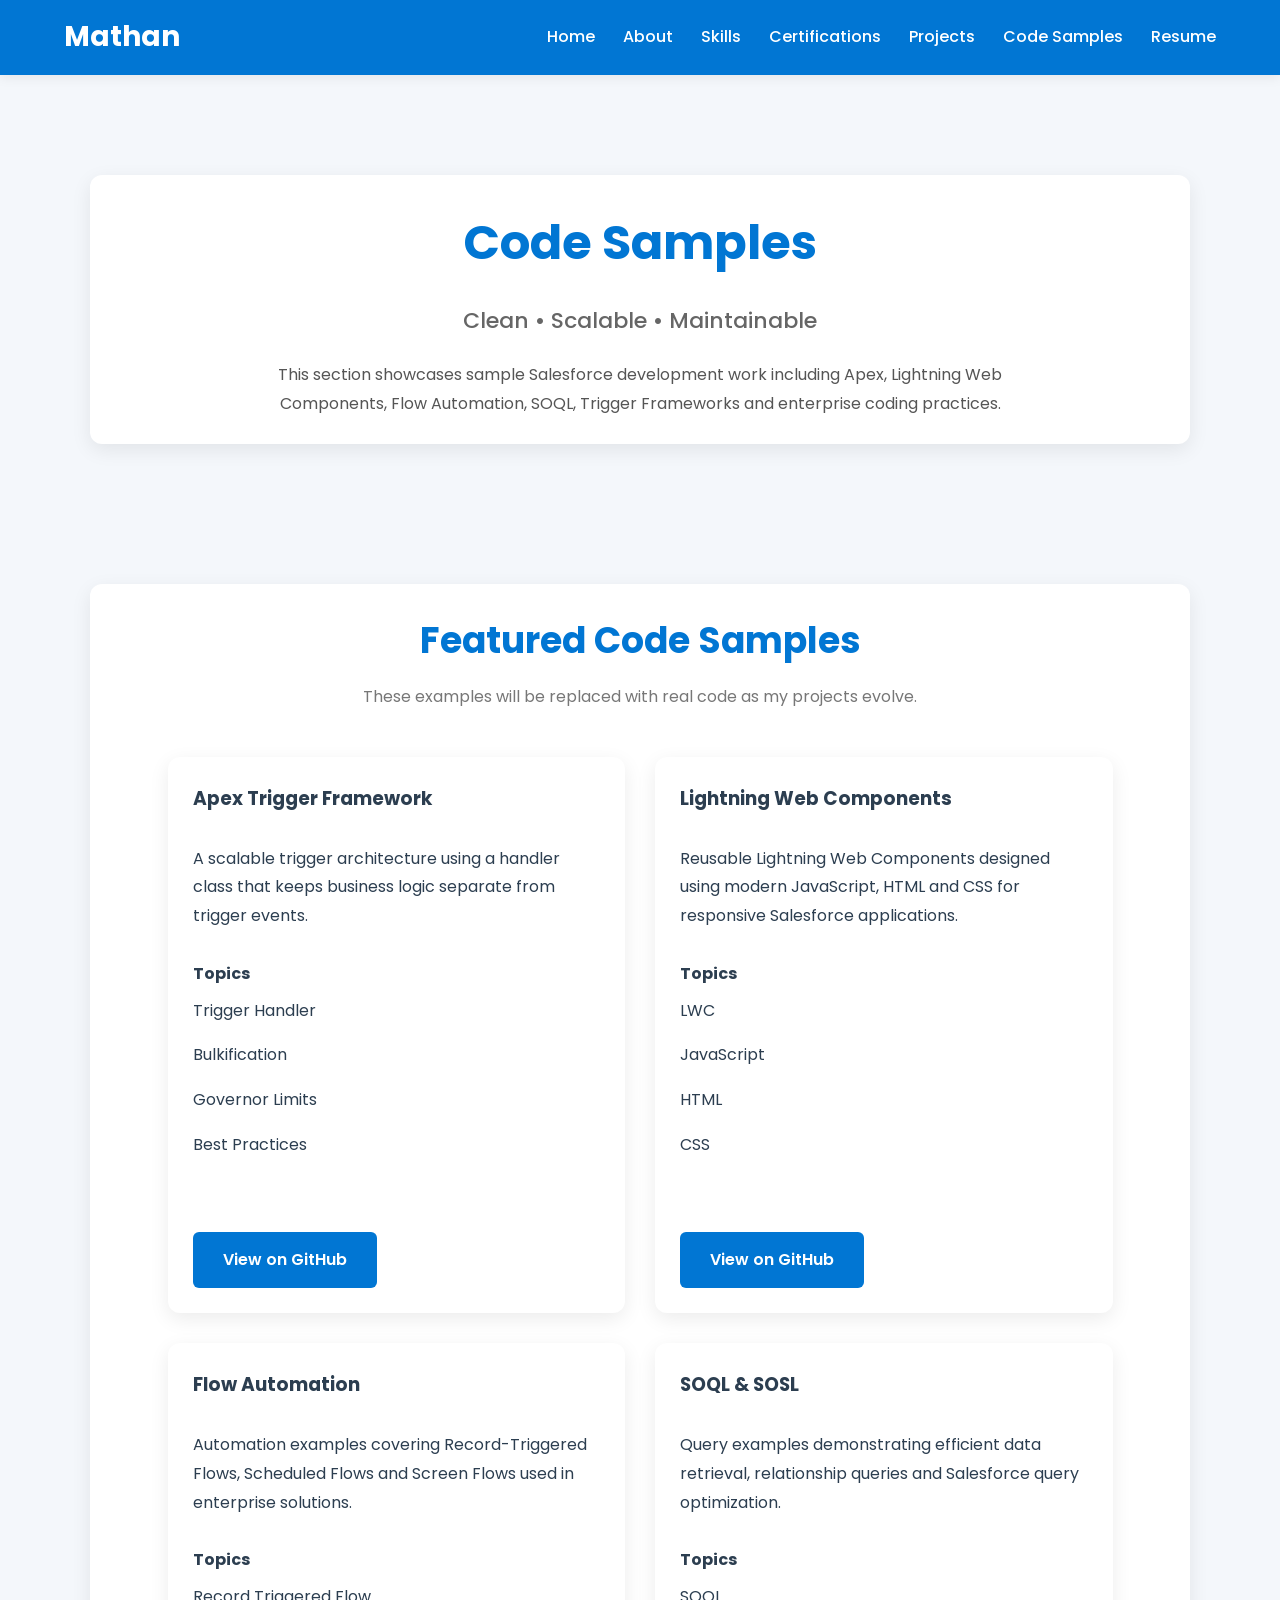
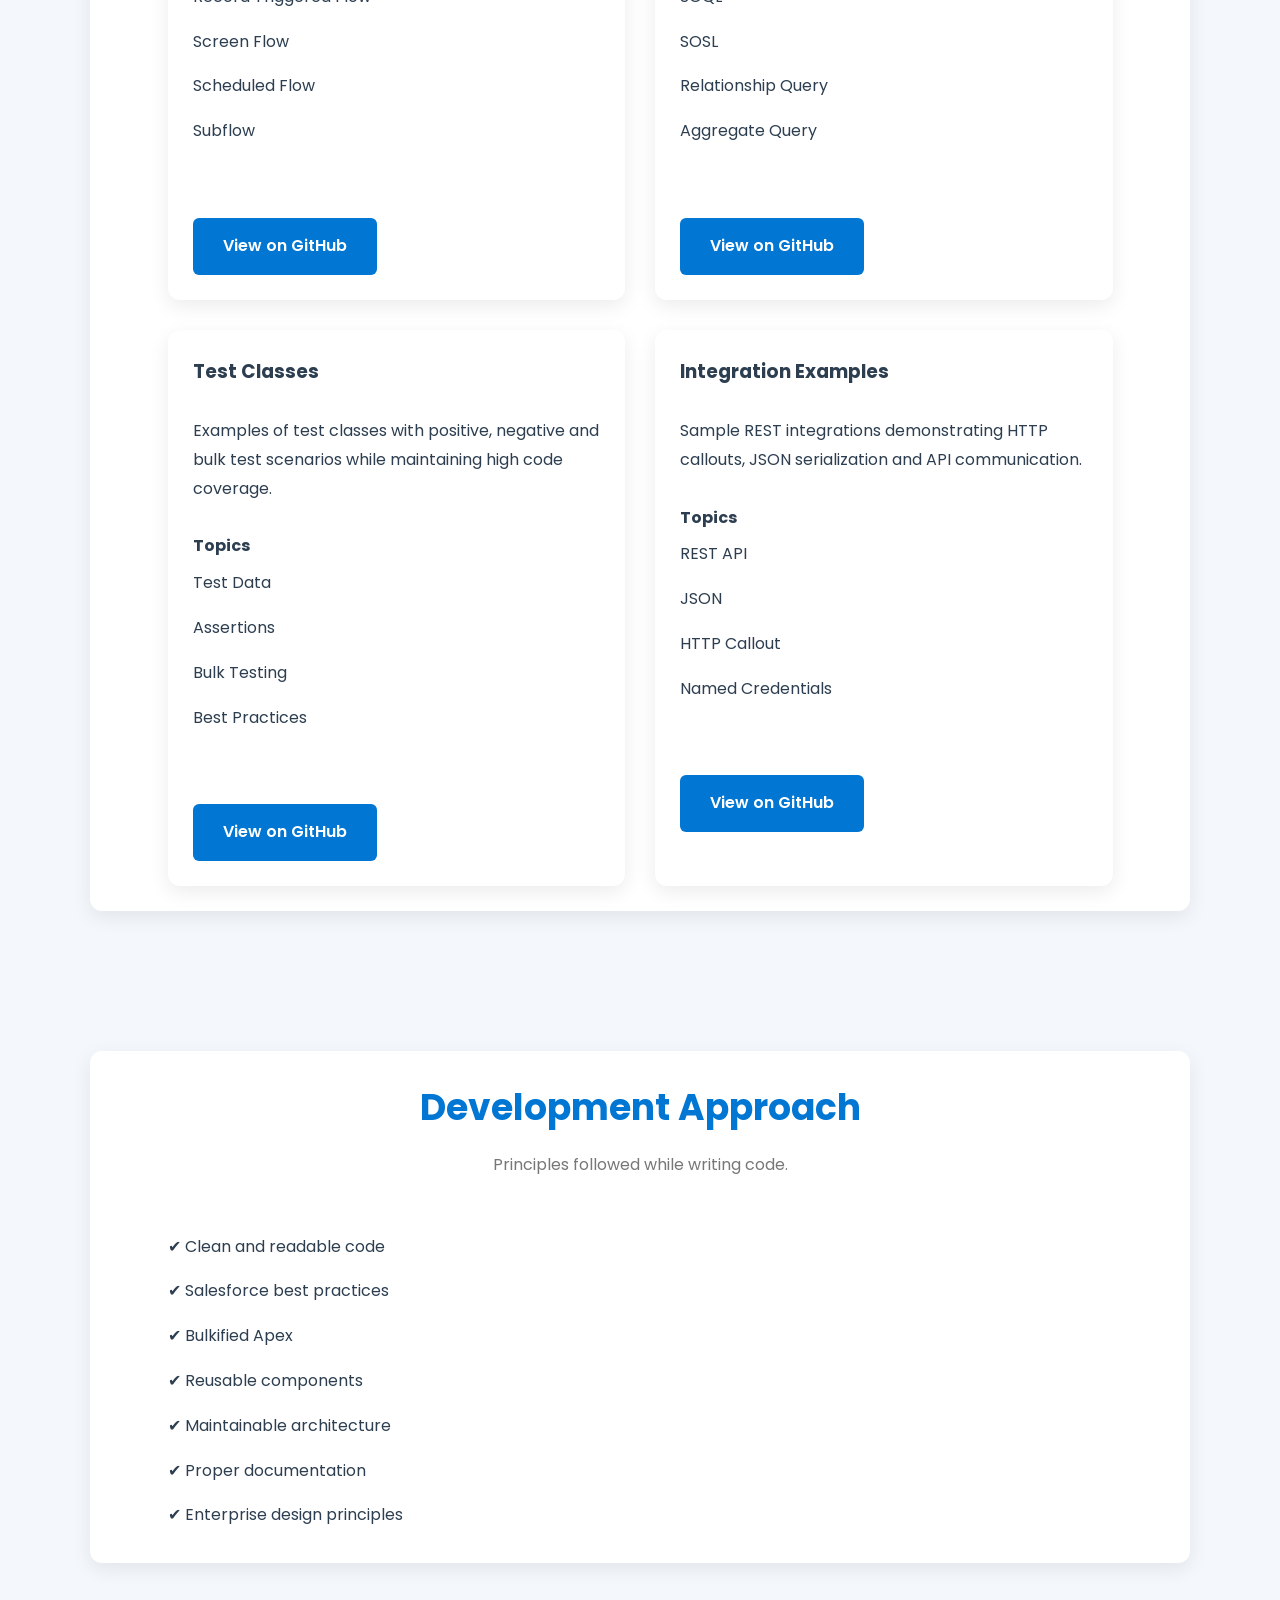
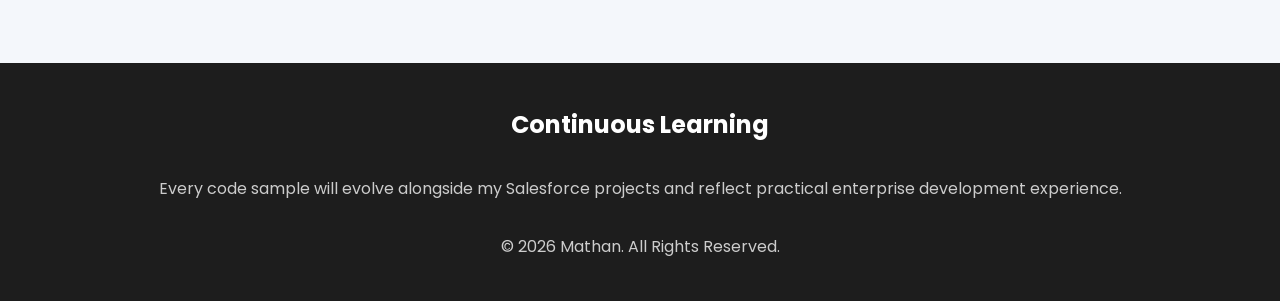
==== code-samples.html @ c5c79242 "Added changes for code sample file" ====
<!DOCTYPE html>
<!-- <html lang="en">
<head>
<meta charset="UTF-8">
<meta name="viewport" content="width=device-width, initial-scale=1.0">
<title>Code Samples — Mathan</title>
<link rel="preconnect" href="https://fonts.googleapis.com">
<link href="https://fonts.googleapis.com/css2?family=Space+Grotesk:wght@500;600;700&family=Inter:wght@400;500;600&family=JetBrains+Mono:wght@400;500&display=swap" rel="stylesheet">
<link rel="stylesheet" href="styles.css">
</head>
<body>

<header>
  <div class="nav-wrap">
    <a href="index.html" class="logo"><span class="dot"></span>Mathan</a>
    <nav>
      <ul>
        <li><a href="index.html#about">About</a></li>
        <li><a href="index.html#skills">Skills</a></li>
        <li><a href="index.html#certifications">Certifications</a></li>
        <li><a href="projects.html">Projects</a></li>
        <li><a href="code-samples.html">Code</a></li>
        <li><a href="index.html#resume">Resume</a></li>
      </ul>
    </nav>
  </div>
</header>

<section class="block" style="padding-top:64px;">
  <span class="eyebrow" style="display:block; margin-bottom:10px;">// Code Samples</span>
  <h1 style="font-size:2.2rem; margin-bottom:14px;">Code samples</h1>
  <p class="body-text" style="margin-bottom:36px;">Clean, tested implementations pulled from the projects on this site.</p>

  <!-- <div class="card">
    <div class="code-grid" style="margin-top:0;">
      <div class="code-tile"><span class="tag">// apex</span>[ADD LINK/SNIPPET: Trigger Framework]</div>
      <div class="code-tile"><span class="tag">// lwc</span>[ADD LINK/SNIPPET: Component]</div>
      <div class="code-tile"><span class="tag">// apex</span>[ADD LINK/SNIPPET: Batch/Queueable]</div>
      <div class="code-tile"><span class="tag">// test</span>[ADD LINK/SNIPPET: Test Class]</div>
    </div>
    <div class="placeholder-note">Link each tile to a GitHub Gist or repo file once ready — snippets alone read as unfinished; a link to real, working code carries more weight.</div>
  </div> --><!--

  <div class="code-grid" style="margin-top:0;">

  <a href="https://github.com/mathan-07/VPGroup_Project1/blob/main/force-app/main/default/classes/VP_OnboardingController.cls"
     target="_blank"
     class="code-tile">
    <span class="tag">// apex</span>
    VP_OnboardingController
    <br><br>
    @AuraEnabled methods for LWC data 
    loading with WITH USER_MODE security
  </a>

  <a href="https://github.com/mathan-07/VPGroup_Project1/blob/main/force-app/main/default/lwc/vpOnboardingProgressTracker/vpOnboardingProgressTracker.js"
     target="_blank"
     class="code-tile">
    <span class="tag">// lwc</span>
    vpOnboardingProgressTracker
    <br><br>
    Promise.all data loading, 
    notifyRecordUpdateAvailable, 
    data-attribute event pattern
  </a>

  <a href="https://github.com/mathan-07/VPGroup_Project1/blob/main/force-app/main/default/classes/VP_OnboardingController_Test.cls"
     target="_blank"
     class="code-tile">
    <span class="tag">// test</span>
    VP_OnboardingController_Test
    <br><br>
    6 test methods covering positive, 
    negative and edge cases
  </a>

  <div class="code-tile" 
       style="opacity:0.4;">
    <span class="tag">// flow</span>
    VP_Auto_Complete_Onboarding_Status
    <br><br>
    Record-Triggered Flow using Get Records 
    COUNT pattern — avoids Roll-Up Summary 
    transaction timing issue
  </div>

</div>
</section>

<footer>
  <div class="footer-wrap">
    <h3>Let's connect</h3>
    <p>Open to Salesforce developer roles and always glad to talk through a build. Reach me here:</p>
    <div class="footer-links">
      <a href="#">[LinkedIn — ADD LINK]</a>
      <a href="#">[Email — ADD LINK]</a>
      <a href="#">[GitHub — ADD LINK]</a>
    </div>
    <p class="copyright">© 2026 Mathan · Salesforce Portfolio</p>
  </div>
</footer>

</body>
</html> -->

<html lang="en">

<head>

    <meta charset="UTF-8">
    <meta name="viewport" content="width=device-width, initial-scale=1.0">

    <title>Code Samples | Mathan Salesforce Portfolio</title>

    <meta name="description"
        content="Salesforce Apex, LWC, Flow, Trigger Framework, SOQL and Test Class code samples.">

    <link rel="icon" href="images/favicon.png">

    <link rel="stylesheet" href="styles.css">

</head>

<body>

<!-- ================= HEADER ================= -->

<header>

<div class="container">

<nav>

<a href="index.html" class="logo">Mathan</a>

<ul>

<li><a href="index.html">Home</a></li>

<li><a href="index.html#about">About</a></li>

<li><a href="index.html#skills">Skills</a></li>

<li><a href="index.html#certifications">Certifications</a></li>

<li><a href="projects.html">Projects</a></li>

<li><a href="code-samples.html">Code Samples</a></li>

<li><a href="resume/Mathan_Resume.pdf" target="_blank">Resume</a></li>

</ul>

</nav>

</div>

</header>

<!-- ================= HERO ================= -->

<section class="hero">
<div class="card">
<div class="container">

<h1>Code Samples</h1>

<h2>Clean • Scalable • Maintainable</h2>

<p>

This section showcases sample Salesforce development work including Apex,
Lightning Web Components, Flow Automation, SOQL, Trigger Frameworks and
enterprise coding practices.

</p>

</div>
</div>
</section>

<!-- ================= CODE SAMPLE SECTION ================= -->

<section class="hero-deveAppro">
<div class="card">
<div class="container">

<div class="section-title">

<h2>Featured Code Samples</h2>

<p>
These examples will be replaced with real code as my projects evolve.
</p>

</div>

<div class="grid-2">

<!-- Card 1 -->

<div class="card">

<h3>Apex Trigger Framework</h3>

<br>

<p>

A scalable trigger architecture using a handler class that keeps business
logic separate from trigger events.

</p>

<br>

<strong>Topics</strong>

<ul class="clean-list">

<li>Trigger Handler</li>

<li>Bulkification</li>

<li>Governor Limits</li>

<li>Best Practices</li>

</ul>

<br>

<a href="#" class="btn">View on GitHub</a>

</div>

<!-- Card 2 -->

<div class="card">

<h3>Lightning Web Components</h3>

<br>

<p>

Reusable Lightning Web Components designed using modern JavaScript,
HTML and CSS for responsive Salesforce applications.

</p>

<br>

<strong>Topics</strong>

<ul class="clean-list">

<li>LWC</li>

<li>JavaScript</li>

<li>HTML</li>

<li>CSS</li>

</ul>

<br>

<a href="#" class="btn">View on GitHub</a>

</div>

<!-- Card 3 -->

<div class="card">

<h3>Flow Automation</h3>

<br>

<p>

Automation examples covering Record-Triggered Flows,
Scheduled Flows and Screen Flows used in enterprise solutions.

</p>

<br>

<strong>Topics</strong>

<ul class="clean-list">

<li>Record Triggered Flow</li>

<li>Screen Flow</li>

<li>Scheduled Flow</li>

<li>Subflow</li>

</ul>

<br>

<a href="#" class="btn">View on GitHub</a>

</div>

<!-- Card 4 -->

<div class="card">

<h3>SOQL & SOSL</h3>

<br>

<p>

Query examples demonstrating efficient data retrieval,
relationship queries and Salesforce query optimization.

</p>

<br>

<strong>Topics</strong>

<ul class="clean-list">

<li>SOQL</li>

<li>SOSL</li>

<li>Relationship Query</li>

<li>Aggregate Query</li>

</ul>

<br>

<a href="#" class="btn">View on GitHub</a>

</div>

<!-- Card 5 -->

<div class="card">

<h3>Test Classes</h3>

<br>

<p>

Examples of test classes with positive,
negative and bulk test scenarios while maintaining
high code coverage.

</p>

<br>

<strong>Topics</strong>

<ul class="clean-list">

<li>Test Data</li>

<li>Assertions</li>

<li>Bulk Testing</li>

<li>Best Practices</li>

</ul>

<br>

<a href="#" class="btn">View on GitHub</a>

</div>

<!-- Card 6 -->

<div class="card">

<h3>Integration Examples</h3>

<br>

<p>

Sample REST integrations demonstrating
HTTP callouts, JSON serialization and
API communication.

</p>

<br>

<strong>Topics</strong>

<ul class="clean-list">

<li>REST API</li>

<li>JSON</li>

<li>HTTP Callout</li>

<li>Named Credentials</li>

</ul>

<br>

<a href="#" class="btn">View on GitHub</a>

</div>

</div>

</div>

</div>
</section>

<!-- ================= DEVELOPMENT APPROACH ================= -->

<section class="hero-deveAppro">
<div class="card">
<div class="container">
<div class="section-title">

<h2>Development Approach</h2>

<p>Principles followed while writing code.</p>

</div>

<ul class="clean-list">

<li>✔ Clean and readable code</li>

<li>✔ Salesforce best practices</li>

<li>✔ Bulkified Apex</li>

<li>✔ Reusable components</li>

<li>✔ Maintainable architecture</li>

<li>✔ Proper documentation</li>

<li>✔ Enterprise design principles</li>

</ul>

</div>

</div>

</section>

<!-- ================= FOOTER ================= -->

<footer>

<div class="container">

<h2>Continuous Learning</h2>

<br>

<p>

Every code sample will evolve alongside my Salesforce
projects and reflect practical enterprise development
experience.

</p>

<br>

<p>

© 2026 Mathan. All Rights Reserved.

</p>

</div>

</footer>

</body>

</html>
---- styles.css ----
/* :root{
    --ink:#151A21;
    --slate:#5B6472;
    --cloud:#F3F5F8;
    --white:#FFFFFF;
    --primary:#0B5FFF;
    --primary-dark:#0A3FBF;
    --accent:#00B8A9;
    --line:#E3E7EE;
    --radius:14px;
    --maxw:1040px;
  }
  *{box-sizing:border-box; margin:0; padding:0;}
  html{scroll-behavior:smooth;}
  body{
    font-family:'Inter', sans-serif;
    color:var(--ink);
    background:var(--cloud);
    line-height:1.6;
  }
  h1,h2,h3{font-family:'Space Grotesk', sans-serif; font-weight:600; letter-spacing:-0.01em;}
  .mono{font-family:'JetBrains Mono', monospace;}
  a{color:inherit; text-decoration:none;}

  /* ---------- Header ---------- *//*
  header{
    position:sticky; top:0; z-index:50;
    background:rgba(21,26,33,0.96);
    backdrop-filter:blur(6px);
  }
  .nav-wrap{
    max-width:var(--maxw); margin:0 auto;
    display:flex; align-items:center; justify-content:space-between;
    padding:18px 24px;
  }
  .logo{color:var(--white); font-family:'Space Grotesk'; font-weight:700; font-size:1.05rem; display:flex; align-items:center; gap:8px;}
  .logo .dot{width:8px; height:8px; border-radius:50%; background:var(--accent); display:inline-block;}
  nav ul{list-style:none; display:flex; gap:28px;}
  nav a{
    color:#C7CDD8; font-size:0.88rem; font-weight:500;
    padding:6px 2px; border-bottom:2px solid transparent;
    transition:color .15s, border-color .15s;
  }
  nav a:hover, nav a:focus-visible{color:var(--white); border-color:var(--accent); outline:none;}
  .nav-toggle{display:none;}

  /* ---------- Hero ---------- *//*
  .hero{
    max-width:var(--maxw); margin:0 auto;
    padding:88px 24px 72px;
    display:grid; grid-template-columns:1.15fr 0.85fr; gap:40px; align-items:center;
  }
  .eyebrow{
    font-family:'JetBrains Mono'; font-size:0.78rem; color:var(--primary);
    text-transform:uppercase; letter-spacing:.08em; margin-bottom:14px; display:block;
  }
  .hero h1{font-size:2.9rem; line-height:1.08; margin-bottom:18px;}
  .hero h1 span{color:var(--primary);}
  .hero p{color:var(--slate); font-size:1.05rem; max-width:46ch; margin-bottom:30px;}
  .btn-row{display:flex; gap:14px; flex-wrap:wrap;}
  .btn{
    display:inline-flex; align-items:center; gap:8px;
    padding:13px 22px; border-radius:9px; font-weight:600; font-size:0.92rem;
    transition:transform .15s, box-shadow .15s;
  }
  .btn-primary{background:var(--primary); color:var(--white); box-shadow:0 6px 16px rgba(11,95,255,.25);}
  .btn-primary:hover{transform:translateY(-2px); box-shadow:0 10px 22px rgba(11,95,255,.32);}
  .btn-ghost{background:var(--white); color:var(--ink); border:1px solid var(--line);}
  .btn-ghost:hover{transform:translateY(-2px); border-color:var(--primary); color:var(--primary);}

  /* signature node-graph graphic *//*
  .node-graphic{width:100%; height:auto;}

  /* ---------- Section shell ---------- *//*
  section.block{max-width:var(--maxw); margin:0 auto; padding:0 24px 64px;}
  .card{
    background:var(--white); border-radius:var(--radius);
    border:1px solid var(--line);
    padding:38px 40px;
    position:relative;
  }
  .card::before{
    content:""; position:absolute; left:0; top:24px; bottom:24px; width:3px;
    background:linear-gradient(var(--primary), var(--accent)); border-radius:3px;
  }
  .card{padding-left:44px;}
  .section-label{
    font-family:'JetBrains Mono'; font-size:0.75rem; color:var(--accent);
    text-transform:uppercase; letter-spacing:.08em; display:block; margin-bottom:10px;
  }
  h2.title{font-size:1.6rem; margin-bottom:16px;}
  .body-text{color:var(--slate); max-width:70ch;}
  .body-text + .body-text{margin-top:12px;}

  /* ---------- Skills grid ---------- *//*
  .skills-grid{display:grid; grid-template-columns:repeat(3, 1fr); gap:16px; margin-top:26px;}
  .skill-card{
    background:var(--cloud); border-radius:10px; padding:20px 22px;
    border:1px solid var(--line);
  }
  .skill-card h4{font-family:'Space Grotesk'; font-size:0.95rem; margin-bottom:10px; color:var(--ink);}
  .skill-card ul{list-style:none;}
  .skill-card li{
    font-size:0.88rem; color:var(--slate); padding:4px 0 4px 16px; position:relative;
  }
  .skill-card li::before{
    content:""; position:absolute; left:0; top:12px; width:6px; height:6px;
    background:var(--primary); border-radius:1px;
  }

  /* ---------- Projects ---------- *//*
  .project-list{display:grid; gap:16px; margin-top:24px;}
  .project-card{
    background:var(--cloud); border:1px solid var(--line); border-radius:10px;
    padding:22px 24px; display:flex; justify-content:space-between; align-items:flex-start; gap:20px;
    flex-wrap:wrap;
  }
  .project-card h4{font-family:'Space Grotesk'; font-size:1.02rem; margin-bottom:6px;}
  .project-card p{font-size:0.9rem; color:var(--slate); max-width:56ch;}
  .status-tag{
    font-family:'JetBrains Mono'; font-size:0.72rem; padding:5px 10px; border-radius:20px;
    background:rgba(11,95,255,0.1); color:var(--primary-dark); white-space:nowrap; height:fit-content;
  }
  .placeholder-note{
    font-family:'JetBrains Mono'; font-size:0.8rem; color:#9AA2AF;
    border:1px dashed var(--line); border-radius:8px; padding:14px 16px; margin-top:20px;
  }

  /* ---------- Certifications timeline ---------- *//*
  .cert-track{margin-top:24px; display:grid; gap:0;}
  .cert-item{
    display:grid; grid-template-columns:120px 1fr; gap:20px;
    padding:16px 0; border-bottom:1px solid var(--line);
  }
  .cert-item:last-child{border-bottom:none;}
  .cert-status{font-family:'JetBrains Mono'; font-size:0.75rem; color:var(--slate);}
  .cert-status.in-progress{color:var(--primary);}
  .cert-name{font-weight:600; font-size:0.95rem;}

  /* ---------- Code samples ---------- *//*
  .code-grid{display:grid; grid-template-columns:repeat(2,1fr); gap:14px; margin-top:24px;}
  .code-tile{
    background:var(--ink); color:#D7E3F4; border-radius:10px; padding:18px 20px;
    font-family:'JetBrains Mono'; font-size:0.82rem;
  }
  .code-tile .tag{color:var(--accent); display:block; margin-bottom:6px;}

  /* ---------- Resume ---------- *//*
  .resume-box{display:flex; align-items:center; justify-content:space-between; gap:20px; flex-wrap:wrap; margin-top:22px;}

  /* ---------- Footer ---------- *//*
  footer{background:var(--ink); color:#C7CDD8; margin-top:40px;}
  .footer-wrap{max-width:var(--maxw); margin:0 auto; padding:56px 24px 40px; text-align:center;}
  footer h3{color:var(--white); margin-bottom:14px;}
  footer p{color:#9AA2AF; max-width:56ch; margin:0 auto 22px; font-size:0.92rem;}
  .footer-links{display:flex; justify-content:center; gap:24px; margin-bottom:28px; flex-wrap:wrap;}
  .footer-links a{
    font-family:'JetBrains Mono'; font-size:0.85rem; color:#D7E3F4;
    border-bottom:1px solid transparent;
  }
  .footer-links a:hover{border-color:var(--accent); color:var(--accent);}
  .copyright{font-size:0.78rem; color:#6B7280;}

  @media (max-width:820px){
    .hero{grid-template-columns:1fr; padding-top:48px;}
    .hero h1{font-size:2.2rem;}
    nav ul{gap:16px;}
    .skills-grid{grid-template-columns:1fr;}
    .code-grid{grid-template-columns:1fr;}
    .cert-item{grid-template-columns:90px 1fr;}
    nav ul{display:none;}
  } */

  /*Testing purpose only
  /* ==========================================
   Salesforce Portfolio Website
   Author : Mathan
   Version: 1.0
==========================================*/

/* ---------- Google Font ---------- */
@import url('https://fonts.googleapis.com/css2?family=Poppins:wght@300;400;500;600;700;800&display=swap');

/* ---------- Reset ---------- */

*{
    margin:0;
    padding:0;
    box-sizing:border-box;
}

html{
    scroll-behavior:smooth;
}

body{
    font-family:'Poppins',sans-serif;
    background:#f4f7fb;
    color:#2c3e50;
    line-height:1.8;
}

/* ---------- Common Container ---------- */

.container{
    width:90%;
    max-width:1200px;
    margin:auto;
}

/* ---------- Header ---------- */

header{
    background:#0176d3;
    position:sticky;
    top:0;
    z-index:999;
    box-shadow:0 2px 12px rgba(0,0,0,.08);
}

nav{
    height:75px;
    display:flex;
    justify-content:space-between;
    align-items:center;
}

.logo{
    color:#fff;
    font-size:28px;
    font-weight:700;
    text-decoration:none;
}

nav ul{
    display:flex;
    list-style:none;
}

nav ul li{
    margin-left:28px;
}

nav ul li a{
    color:#fff;
    text-decoration:none;
    font-weight:500;
    transition:.3s;
}

nav ul li a:hover{
    color:#ffd54f;
}

/* ---------- Hero ---------- */

.hero{
    padding:40px 0;
    text-align:center;
}

.hero-skills{
    padding:40px 0;
}

.hero-cert{
    padding:15px 0;
}

.hero-proj-roadmap{
  padding:40px 0
}
.hero-deveAppro{
  padding:40px 0
}


.hero h1{
    font-size:48px;
    color:#0176d3;
    margin-bottom:15px;
}

.hero h2{
    font-size:22px;
    color:#666;
    margin-bottom:20px;
    font-weight:500;
}

.hero p{
    max-width:760px;
    margin:auto;
    color:#555;
}

/* ---------- Button ---------- */

.btn{
    display:inline-block;
    margin-top:35px;
    margin-right:15px;
    padding:14px 30px;
    background:#0176d3;
    color:#fff;
    border-radius:6px;
    text-decoration:none;
    transition:.3s;
    font-weight:600;
}

.btn:hover{
    background:#025fb2;
}

/* ---------- Section ----------
 background:white;
 box-shadow:0 5px 15px rgba(0,0,0,.08);
*/

section{
            width:90%;
            max-width:1100px;
            margin:60px auto;
           
            padding:60px;
            border-radius:10px;
            
        }

.section-title{
    text-align:center;
    margin-bottom:45px;
}

.section-title h2{
    font-size:36px;
    color:#0176d3;
}

.section-title p{
    color:#777;
    margin-top:10px;
}

/* ---------- Card ---------- */

.card{
    background:#fff;
    border-radius:12px;
    padding:25px;
    box-shadow:0 6px 20px rgba(0,0,0,.08);
    transition:.3s;
}

.card:hover{
    transform:translateY(-6px);
}

.grid-2{
    display:grid;
    grid-template-columns:repeat(2,1fr);
    gap:30px;
}

.grid-3{
    display:grid;
    grid-template-columns:repeat(3,1fr);
    gap:30px;
}
/*
display:grid;
    grid-template-columns:repeat(4,1fr);
    gap:25px;
*/
.grid-4{
    
    background:#eef6fd;
    padding:15px;
    border-radius:8px
}


/* ---------- Skills ---------- 
    background:#eef6fd;
    border-left:5px solid #0176d3;
    padding:18px;
    border-radius:8px;
    font-weight:500;*/

.skill{

    display:grid;
    grid-template-columns:repeat(auto-fit,minmax(200px,1fr));
    gap:15px;
}

/* ---------- Lists ---------- */

ul.clean-list{
    list-style:none;
}

ul.clean-list li{
    padding:8px 0;
}

/* ---------- Resume ---------- */

.resume-box{
    text-align:center;
}

.resume-box a{
    margin-top:20px;
}

/* ---------- Footer ---------- */

footer{
    background:#1d1d1d;
    color:#fff;
    text-align:center;
    padding:40px 20px;
}

footer p{
    color:#ccc;
}

/* ---------- Utility ---------- */

.text-center{
    text-align:center;
}

.mt-20{
    margin-top:20px;
}

.mt-30{
    margin-top:30px;
}

.mt-40{
    margin-top:40px;
}

.mb-30{
    margin-bottom:30px;
}

.highlight{
    color:#0176d3;
    font-weight:600;
}

/* ===============================
   Disabled Button
================================= */

.btn-disabled{
    background:#b5b5b5;
    color:#ffffff;
    cursor:not-allowed;
    pointer-events:none;
    opacity:0.75;
}

.btn-disabled:hover{
    background:#b5b5b5;
}

/* ---------- Responsive ---------- */

@media(max-width:992px){

.grid-4{
    grid-template-columns:repeat(2,1fr);
}

.grid-3{
    grid-template-columns:repeat(2,1fr);
}

}

@media(max-width:768px){

nav{
    flex-direction:column;
    height:auto;
    padding:20px;
}

nav ul{
    flex-wrap:wrap;
    justify-content:center;
    margin-top:15px;
}

nav ul li{
    margin:10px;
}

.hero h1{
    font-size:36px;
}

.hero h2{
    font-size:20px;
}

.grid-2,
.grid-3,
.grid-4{
    grid-template-columns:1fr;
}

section{
    padding:60px 0;
}

}

@media(max-width:480px){

.hero{
    padding:80px 0;
}

.hero h1{
    font-size:30px;
}

.section-title h2{
    font-size:28px;
}

.btn{
    display:block;
    margin:15px auto;
    width:220px;
}

}
---- styles.css ----
/* :root{
    --ink:#151A21;
    --slate:#5B6472;
    --cloud:#F3F5F8;
    --white:#FFFFFF;
    --primary:#0B5FFF;
    --primary-dark:#0A3FBF;
    --accent:#00B8A9;
    --line:#E3E7EE;
    --radius:14px;
    --maxw:1040px;
  }
  *{box-sizing:border-box; margin:0; padding:0;}
  html{scroll-behavior:smooth;}
  body{
    font-family:'Inter', sans-serif;
    color:var(--ink);
    background:var(--cloud);
    line-height:1.6;
  }
  h1,h2,h3{font-family:'Space Grotesk', sans-serif; font-weight:600; letter-spacing:-0.01em;}
  .mono{font-family:'JetBrains Mono', monospace;}
  a{color:inherit; text-decoration:none;}

  /* ---------- Header ---------- *//*
  header{
    position:sticky; top:0; z-index:50;
    background:rgba(21,26,33,0.96);
    backdrop-filter:blur(6px);
  }
  .nav-wrap{
    max-width:var(--maxw); margin:0 auto;
    display:flex; align-items:center; justify-content:space-between;
    padding:18px 24px;
  }
  .logo{color:var(--white); font-family:'Space Grotesk'; font-weight:700; font-size:1.05rem; display:flex; align-items:center; gap:8px;}
  .logo .dot{width:8px; height:8px; border-radius:50%; background:var(--accent); display:inline-block;}
  nav ul{list-style:none; display:flex; gap:28px;}
  nav a{
    color:#C7CDD8; font-size:0.88rem; font-weight:500;
    padding:6px 2px; border-bottom:2px solid transparent;
    transition:color .15s, border-color .15s;
  }
  nav a:hover, nav a:focus-visible{color:var(--white); border-color:var(--accent); outline:none;}
  .nav-toggle{display:none;}

  /* ---------- Hero ---------- *//*
  .hero{
    max-width:var(--maxw); margin:0 auto;
    padding:88px 24px 72px;
    display:grid; grid-template-columns:1.15fr 0.85fr; gap:40px; align-items:center;
  }
  .eyebrow{
    font-family:'JetBrains Mono'; font-size:0.78rem; color:var(--primary);
    text-transform:uppercase; letter-spacing:.08em; margin-bottom:14px; display:block;
  }
  .hero h1{font-size:2.9rem; line-height:1.08; margin-bottom:18px;}
  .hero h1 span{color:var(--primary);}
  .hero p{color:var(--slate); font-size:1.05rem; max-width:46ch; margin-bottom:30px;}
  .btn-row{display:flex; gap:14px; flex-wrap:wrap;}
  .btn{
    display:inline-flex; align-items:center; gap:8px;
    padding:13px 22px; border-radius:9px; font-weight:600; font-size:0.92rem;
    transition:transform .15s, box-shadow .15s;
  }
  .btn-primary{background:var(--primary); color:var(--white); box-shadow:0 6px 16px rgba(11,95,255,.25);}
  .btn-primary:hover{transform:translateY(-2px); box-shadow:0 10px 22px rgba(11,95,255,.32);}
  .btn-ghost{background:var(--white); color:var(--ink); border:1px solid var(--line);}
  .btn-ghost:hover{transform:translateY(-2px); border-color:var(--primary); color:var(--primary);}

  /* signature node-graph graphic *//*
  .node-graphic{width:100%; height:auto;}

  /* ---------- Section shell ---------- *//*
  section.block{max-width:var(--maxw); margin:0 auto; padding:0 24px 64px;}
  .card{
    background:var(--white); border-radius:var(--radius);
    border:1px solid var(--line);
    padding:38px 40px;
    position:relative;
  }
  .card::before{
    content:""; position:absolute; left:0; top:24px; bottom:24px; width:3px;
    background:linear-gradient(var(--primary), var(--accent)); border-radius:3px;
  }
  .card{padding-left:44px;}
  .section-label{
    font-family:'JetBrains Mono'; font-size:0.75rem; color:var(--accent);
    text-transform:uppercase; letter-spacing:.08em; display:block; margin-bottom:10px;
  }
  h2.title{font-size:1.6rem; margin-bottom:16px;}
  .body-text{color:var(--slate); max-width:70ch;}
  .body-text + .body-text{margin-top:12px;}

  /* ---------- Skills grid ---------- *//*
  .skills-grid{display:grid; grid-template-columns:repeat(3, 1fr); gap:16px; margin-top:26px;}
  .skill-card{
    background:var(--cloud); border-radius:10px; padding:20px 22px;
    border:1px solid var(--line);
  }
  .skill-card h4{font-family:'Space Grotesk'; font-size:0.95rem; margin-bottom:10px; color:var(--ink);}
  .skill-card ul{list-style:none;}
  .skill-card li{
    font-size:0.88rem; color:var(--slate); padding:4px 0 4px 16px; position:relative;
  }
  .skill-card li::before{
    content:""; position:absolute; left:0; top:12px; width:6px; height:6px;
    background:var(--primary); border-radius:1px;
  }

  /* ---------- Projects ---------- *//*
  .project-list{display:grid; gap:16px; margin-top:24px;}
  .project-card{
    background:var(--cloud); border:1px solid var(--line); border-radius:10px;
    padding:22px 24px; display:flex; justify-content:space-between; align-items:flex-start; gap:20px;
    flex-wrap:wrap;
  }
  .project-card h4{font-family:'Space Grotesk'; font-size:1.02rem; margin-bottom:6px;}
  .project-card p{font-size:0.9rem; color:var(--slate); max-width:56ch;}
  .status-tag{
    font-family:'JetBrains Mono'; font-size:0.72rem; padding:5px 10px; border-radius:20px;
    background:rgba(11,95,255,0.1); color:var(--primary-dark); white-space:nowrap; height:fit-content;
  }
  .placeholder-note{
    font-family:'JetBrains Mono'; font-size:0.8rem; color:#9AA2AF;
    border:1px dashed var(--line); border-radius:8px; padding:14px 16px; margin-top:20px;
  }

  /* ---------- Certifications timeline ---------- *//*
  .cert-track{margin-top:24px; display:grid; gap:0;}
  .cert-item{
    display:grid; grid-template-columns:120px 1fr; gap:20px;
    padding:16px 0; border-bottom:1px solid var(--line);
  }
  .cert-item:last-child{border-bottom:none;}
  .cert-status{font-family:'JetBrains Mono'; font-size:0.75rem; color:var(--slate);}
  .cert-status.in-progress{color:var(--primary);}
  .cert-name{font-weight:600; font-size:0.95rem;}

  /* ---------- Code samples ---------- *//*
  .code-grid{display:grid; grid-template-columns:repeat(2,1fr); gap:14px; margin-top:24px;}
  .code-tile{
    background:var(--ink); color:#D7E3F4; border-radius:10px; padding:18px 20px;
    font-family:'JetBrains Mono'; font-size:0.82rem;
  }
  .code-tile .tag{color:var(--accent); display:block; margin-bottom:6px;}

  /* ---------- Resume ---------- *//*
  .resume-box{display:flex; align-items:center; justify-content:space-between; gap:20px; flex-wrap:wrap; margin-top:22px;}

  /* ---------- Footer ---------- *//*
  footer{background:var(--ink); color:#C7CDD8; margin-top:40px;}
  .footer-wrap{max-width:var(--maxw); margin:0 auto; padding:56px 24px 40px; text-align:center;}
  footer h3{color:var(--white); margin-bottom:14px;}
  footer p{color:#9AA2AF; max-width:56ch; margin:0 auto 22px; font-size:0.92rem;}
  .footer-links{display:flex; justify-content:center; gap:24px; margin-bottom:28px; flex-wrap:wrap;}
  .footer-links a{
    font-family:'JetBrains Mono'; font-size:0.85rem; color:#D7E3F4;
    border-bottom:1px solid transparent;
  }
  .footer-links a:hover{border-color:var(--accent); color:var(--accent);}
  .copyright{font-size:0.78rem; color:#6B7280;}

  @media (max-width:820px){
    .hero{grid-template-columns:1fr; padding-top:48px;}
    .hero h1{font-size:2.2rem;}
    nav ul{gap:16px;}
    .skills-grid{grid-template-columns:1fr;}
    .code-grid{grid-template-columns:1fr;}
    .cert-item{grid-template-columns:90px 1fr;}
    nav ul{display:none;}
  } */

  /*Testing purpose only
  /* ==========================================
   Salesforce Portfolio Website
   Author : Mathan
   Version: 1.0
==========================================*/

/* ---------- Google Font ---------- */
@import url('https://fonts.googleapis.com/css2?family=Poppins:wght@300;400;500;600;700;800&display=swap');

/* ---------- Reset ---------- */

*{
    margin:0;
    padding:0;
    box-sizing:border-box;
}

html{
    scroll-behavior:smooth;
}

body{
    font-family:'Poppins',sans-serif;
    background:#f4f7fb;
    color:#2c3e50;
    line-height:1.8;
}

/* ---------- Common Container ---------- */

.container{
    width:90%;
    max-width:1200px;
    margin:auto;
}

/* ---------- Header ---------- */

header{
    background:#0176d3;
    position:sticky;
    top:0;
    z-index:999;
    box-shadow:0 2px 12px rgba(0,0,0,.08);
}

nav{
    height:75px;
    display:flex;
    justify-content:space-between;
    align-items:center;
}

.logo{
    color:#fff;
    font-size:28px;
    font-weight:700;
    text-decoration:none;
}

nav ul{
    display:flex;
    list-style:none;
}

nav ul li{
    margin-left:28px;
}

nav ul li a{
    color:#fff;
    text-decoration:none;
    font-weight:500;
    transition:.3s;
}

nav ul li a:hover{
    color:#ffd54f;
}

/* ---------- Hero ---------- */

.hero{
    padding:40px 0;
    text-align:center;
}

.hero-skills{
    padding:40px 0;
}

.hero-cert{
    padding:15px 0;
}

.hero-proj-roadmap{
  padding:40px 0
}
.hero-deveAppro{
  padding:40px 0
}


.hero h1{
    font-size:48px;
    color:#0176d3;
    margin-bottom:15px;
}

.hero h2{
    font-size:22px;
    color:#666;
    margin-bottom:20px;
    font-weight:500;
}

.hero p{
    max-width:760px;
    margin:auto;
    color:#555;
}

/* ---------- Button ---------- */

.btn{
    display:inline-block;
    margin-top:35px;
    margin-right:15px;
    padding:14px 30px;
    background:#0176d3;
    color:#fff;
    border-radius:6px;
    text-decoration:none;
    transition:.3s;
    font-weight:600;
}

.btn:hover{
    background:#025fb2;
}

/* ---------- Section ----------
 background:white;
 box-shadow:0 5px 15px rgba(0,0,0,.08);
*/

section{
            width:90%;
            max-width:1100px;
            margin:60px auto;
           
            padding:60px;
            border-radius:10px;
            
        }

.section-title{
    text-align:center;
    margin-bottom:45px;
}

.section-title h2{
    font-size:36px;
    color:#0176d3;
}

.section-title p{
    color:#777;
    margin-top:10px;
}

/* ---------- Card ---------- */

.card{
    background:#fff;
    border-radius:12px;
    padding:25px;
    box-shadow:0 6px 20px rgba(0,0,0,.08);
    transition:.3s;
}

.card:hover{
    transform:translateY(-6px);
}

.grid-2{
    display:grid;
    grid-template-columns:repeat(2,1fr);
    gap:30px;
}

.grid-3{
    display:grid;
    grid-template-columns:repeat(3,1fr);
    gap:30px;
}
/*
display:grid;
    grid-template-columns:repeat(4,1fr);
    gap:25px;
*/
.grid-4{
    
    background:#eef6fd;
    padding:15px;
    border-radius:8px
}


/* ---------- Skills ---------- 
    background:#eef6fd;
    border-left:5px solid #0176d3;
    padding:18px;
    border-radius:8px;
    font-weight:500;*/

.skill{

    display:grid;
    grid-template-columns:repeat(auto-fit,minmax(200px,1fr));
    gap:15px;
}

/* ---------- Lists ---------- */

ul.clean-list{
    list-style:none;
}

ul.clean-list li{
    padding:8px 0;
}

/* ---------- Resume ---------- */

.resume-box{
    text-align:center;
}

.resume-box a{
    margin-top:20px;
}

/* ---------- Footer ---------- */

footer{
    background:#1d1d1d;
    color:#fff;
    text-align:center;
    padding:40px 20px;
}

footer p{
    color:#ccc;
}

/* ---------- Utility ---------- */

.text-center{
    text-align:center;
}

.mt-20{
    margin-top:20px;
}

.mt-30{
    margin-top:30px;
}

.mt-40{
    margin-top:40px;
}

.mb-30{
    margin-bottom:30px;
}

.highlight{
    color:#0176d3;
    font-weight:600;
}

/* ===============================
   Disabled Button
================================= */

.btn-disabled{
    background:#b5b5b5;
    color:#ffffff;
    cursor:not-allowed;
    pointer-events:none;
    opacity:0.75;
}

.btn-disabled:hover{
    background:#b5b5b5;
}

/* ---------- Responsive ---------- */

@media(max-width:992px){

.grid-4{
    grid-template-columns:repeat(2,1fr);
}

.grid-3{
    grid-template-columns:repeat(2,1fr);
}

}

@media(max-width:768px){

nav{
    flex-direction:column;
    height:auto;
    padding:20px;
}

nav ul{
    flex-wrap:wrap;
    justify-content:center;
    margin-top:15px;
}

nav ul li{
    margin:10px;
}

.hero h1{
    font-size:36px;
}

.hero h2{
    font-size:20px;
}

.grid-2,
.grid-3,
.grid-4{
    grid-template-columns:1fr;
}

section{
    padding:60px 0;
}

}

@media(max-width:480px){

.hero{
    padding:80px 0;
}

.hero h1{
    font-size:30px;
}

.section-title h2{
    font-size:28px;
}

.btn{
    display:block;
    margin:15px auto;
    width:220px;
}

}
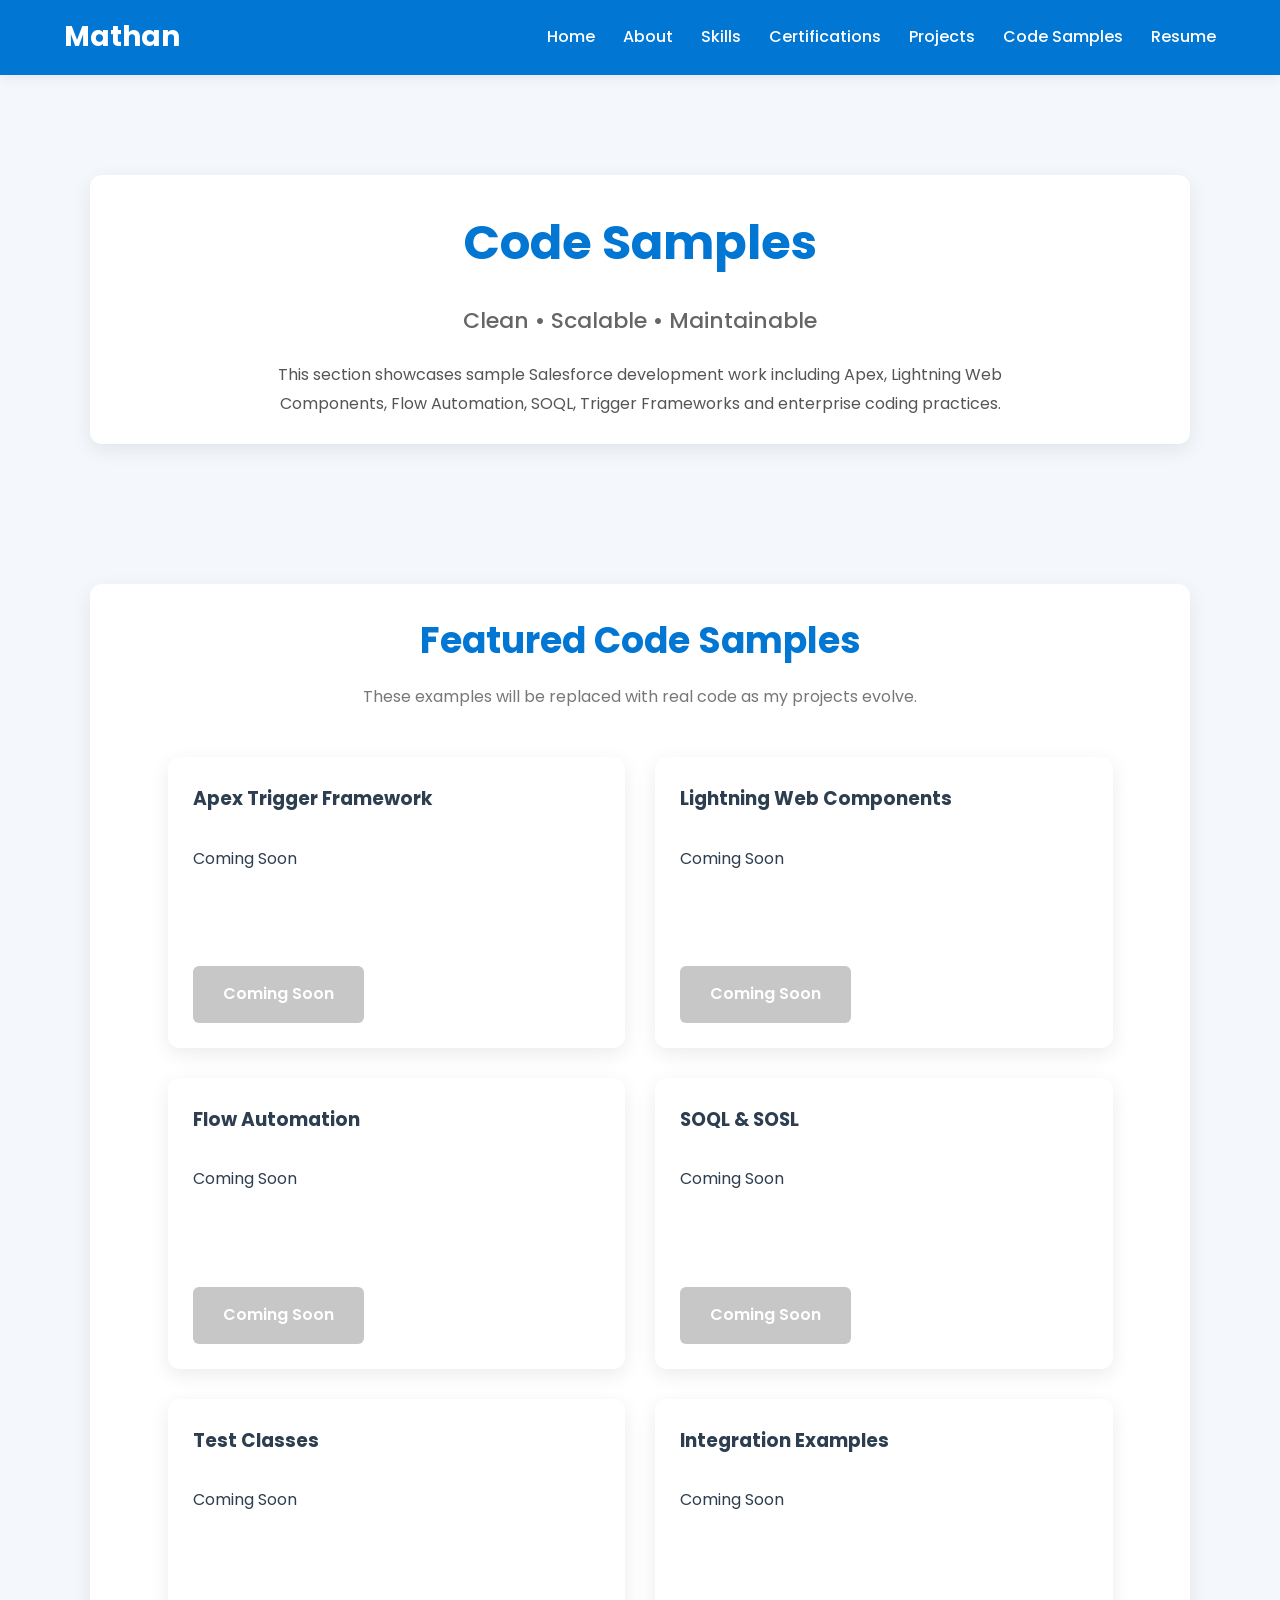
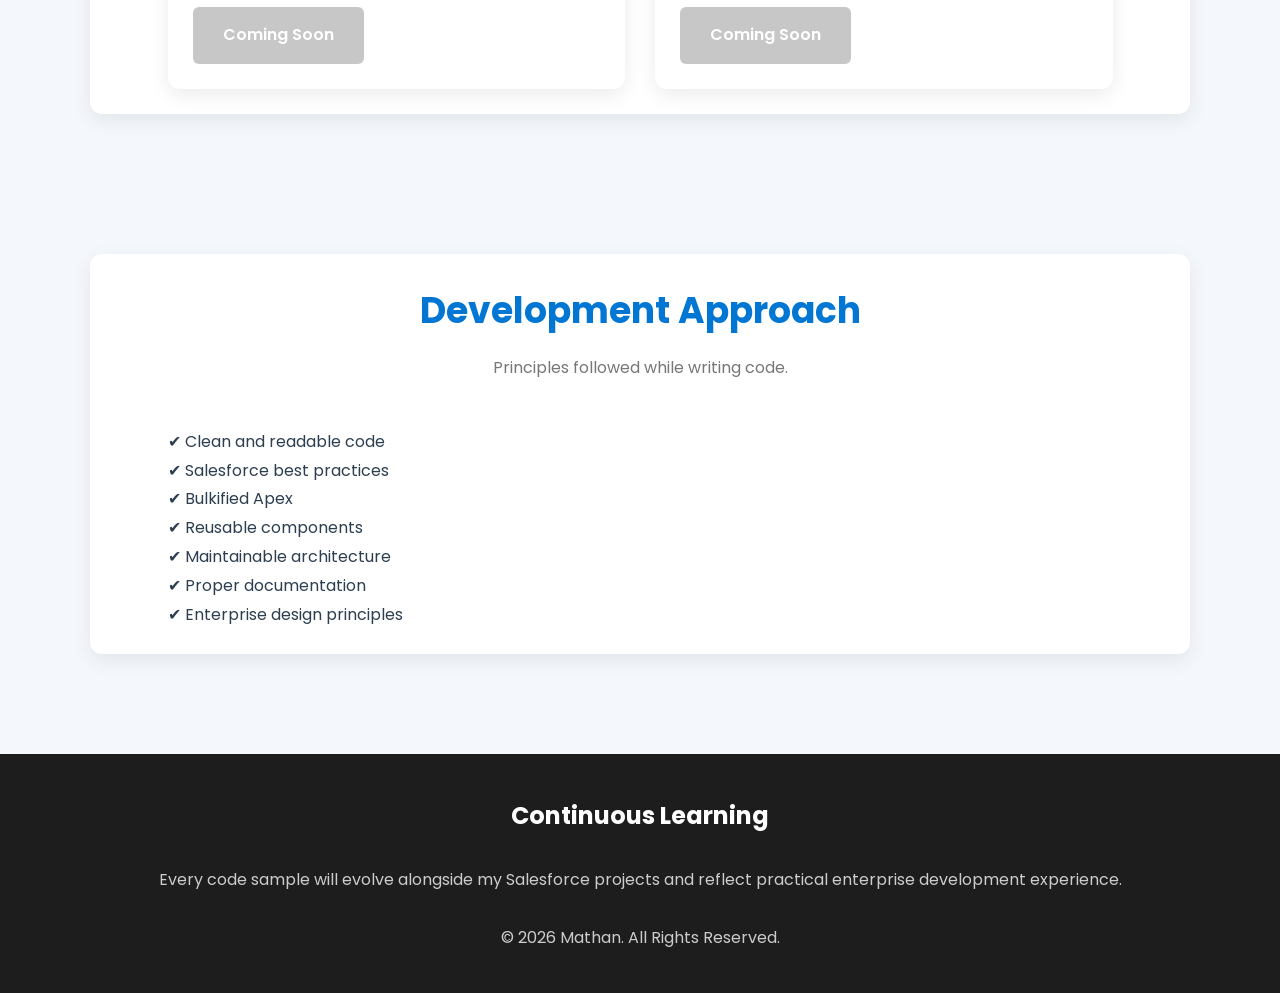
==== commit 1397d8f5: "Added changes project card tag" ====
--- a/code-samples.html
+++ b/code-samples.html
@@ -206,15 +206,15 @@
 <br>
 
 <p>
-
-A scalable trigger architecture using a handler class that keeps business
-logic separate from trigger events.
-
-</p>
-
-<br>
-
-<strong>Topics</strong>
+Coming Soon
+<!-- A scalable trigger architecture using a handler class that keeps business
+logic separate from trigger events. -->
+
+</p>
+
+<br>
+
+<!-- <strong>Topics</strong>
 
 <ul class="clean-list">
 
@@ -226,11 +226,14 @@
 
 <li>Best Practices</li>
 
-</ul>
-
-<br>
-
-<a href="#" class="btn">View on GitHub</a>
+</ul> -->
+
+<br>
+<a href="javascript:void(0)" class="btn btn-disabled">
+    Coming Soon
+</a>
+<!--After completing project comment the above line and un comment the below line*/
+<a href="#" class="btn">View on GitHub</a> -->
 
 </div>
 
@@ -243,15 +246,15 @@
 <br>
 
 <p>
-
-Reusable Lightning Web Components designed using modern JavaScript,
-HTML and CSS for responsive Salesforce applications.
-
-</p>
-
-<br>
-
-<strong>Topics</strong>
+Coming Soon
+<!-- Reusable Lightning Web Components designed using modern JavaScript,
+HTML and CSS for responsive Salesforce applications. -->
+
+</p>
+
+<br>
+
+<!-- <strong>Topics</strong>
 
 <ul class="clean-list">
 
@@ -263,11 +266,15 @@
 
 <li>CSS</li>
 
-</ul>
-
-<br>
-
-<a href="#" class="btn">View on GitHub</a>
+</ul> -->
+
+<br>
+
+<a href="javascript:void(0)" class="btn btn-disabled">
+    Coming Soon
+</a>
+<!--After completing project comment the above line and un comment the below line*/
+<a href="#" class="btn">View on GitHub</a> -->
 
 </div>
 
@@ -280,15 +287,15 @@
 <br>
 
 <p>
-
-Automation examples covering Record-Triggered Flows,
-Scheduled Flows and Screen Flows used in enterprise solutions.
-
-</p>
-
-<br>
-
-<strong>Topics</strong>
+Coming Soon
+<!-- Automation examples covering Record-Triggered Flows,
+Scheduled Flows and Screen Flows used in enterprise solutions. -->
+
+</p>
+
+<br>
+
+<!-- <strong>Topics</strong>
 
 <ul class="clean-list">
 
@@ -300,11 +307,15 @@
 
 <li>Subflow</li>
 
-</ul>
-
-<br>
-
-<a href="#" class="btn">View on GitHub</a>
+</ul> -->
+
+<br>
+
+<a href="javascript:void(0)" class="btn btn-disabled">
+    Coming Soon
+</a>
+<!--After completing project comment the above line and un comment the below line*/
+<a href="#" class="btn">View on GitHub</a> -->
 
 </div>
 
@@ -317,15 +328,15 @@
 <br>
 
 <p>
-
-Query examples demonstrating efficient data retrieval,
-relationship queries and Salesforce query optimization.
-
-</p>
-
-<br>
-
-<strong>Topics</strong>
+Coming Soon
+<!-- Query examples demonstrating efficient data retrieval,
+relationship queries and Salesforce query optimization. -->
+
+</p>
+
+<br>
+
+<!-- <strong>Topics</strong>
 
 <ul class="clean-list">
 
@@ -337,11 +348,15 @@
 
 <li>Aggregate Query</li>
 
-</ul>
-
-<br>
-
-<a href="#" class="btn">View on GitHub</a>
+</ul> -->
+
+<br>
+
+<a href="javascript:void(0)" class="btn btn-disabled">
+    Coming Soon
+</a>
+<!--After completing project comment the above line and un comment the below line*/
+<a href="#" class="btn">View on GitHub</a> -->
 
 </div>
 
@@ -354,16 +369,16 @@
 <br>
 
 <p>
-
-Examples of test classes with positive,
+Coming Soon
+<!-- Examples of test classes with positive,
 negative and bulk test scenarios while maintaining
-high code coverage.
-
-</p>
-
-<br>
-
-<strong>Topics</strong>
+high code coverage. -->
+
+</p>
+
+<br>
+
+<!-- <strong>Topics</strong>
 
 <ul class="clean-list">
 
@@ -375,11 +390,15 @@
 
 <li>Best Practices</li>
 
-</ul>
-
-<br>
-
-<a href="#" class="btn">View on GitHub</a>
+</ul> -->
+
+<br>
+
+<a href="javascript:void(0)" class="btn btn-disabled">
+    Coming Soon
+</a>
+<!--After completing project comment the above line and un comment the below line*/
+<a href="#" class="btn">View on GitHub</a> -->
 
 </div>
 
@@ -392,16 +411,16 @@
 <br>
 
 <p>
-
-Sample REST integrations demonstrating
+Coming Soon
+<!-- Sample REST integrations demonstrating
 HTTP callouts, JSON serialization and
-API communication.
-
-</p>
-
-<br>
-
-<strong>Topics</strong>
+API communication. -->
+
+</p>
+
+<br>
+
+<!-- <strong>Topics</strong>
 
 <ul class="clean-list">
 
@@ -413,11 +432,15 @@
 
 <li>Named Credentials</li>
 
-</ul>
-
-<br>
-
-<a href="#" class="btn">View on GitHub</a>
+</ul> -->
+
+<br>
+
+<a href="javascript:void(0)" class="btn btn-disabled">
+    Coming Soon
+</a>
+<!--After completing project comment the above line and un comment the below line*/
+<a href="#" class="btn">View on GitHub</a> -->
 
 </div>
 
--- a/styles.css
+++ b/styles.css
@@ -401,9 +401,9 @@
     list-style:none;
 }
 
-ul.clean-list li{
+/* ul.clean-list li{
     padding:8px 0;
-}
+} */
 
 /* ---------- Resume ---------- */
 
--- a/styles.css
+++ b/styles.css
@@ -401,9 +401,9 @@
     list-style:none;
 }
 
-ul.clean-list li{
+/* ul.clean-list li{
     padding:8px 0;
-}
+} */
 
 /* ---------- Resume ---------- */
 
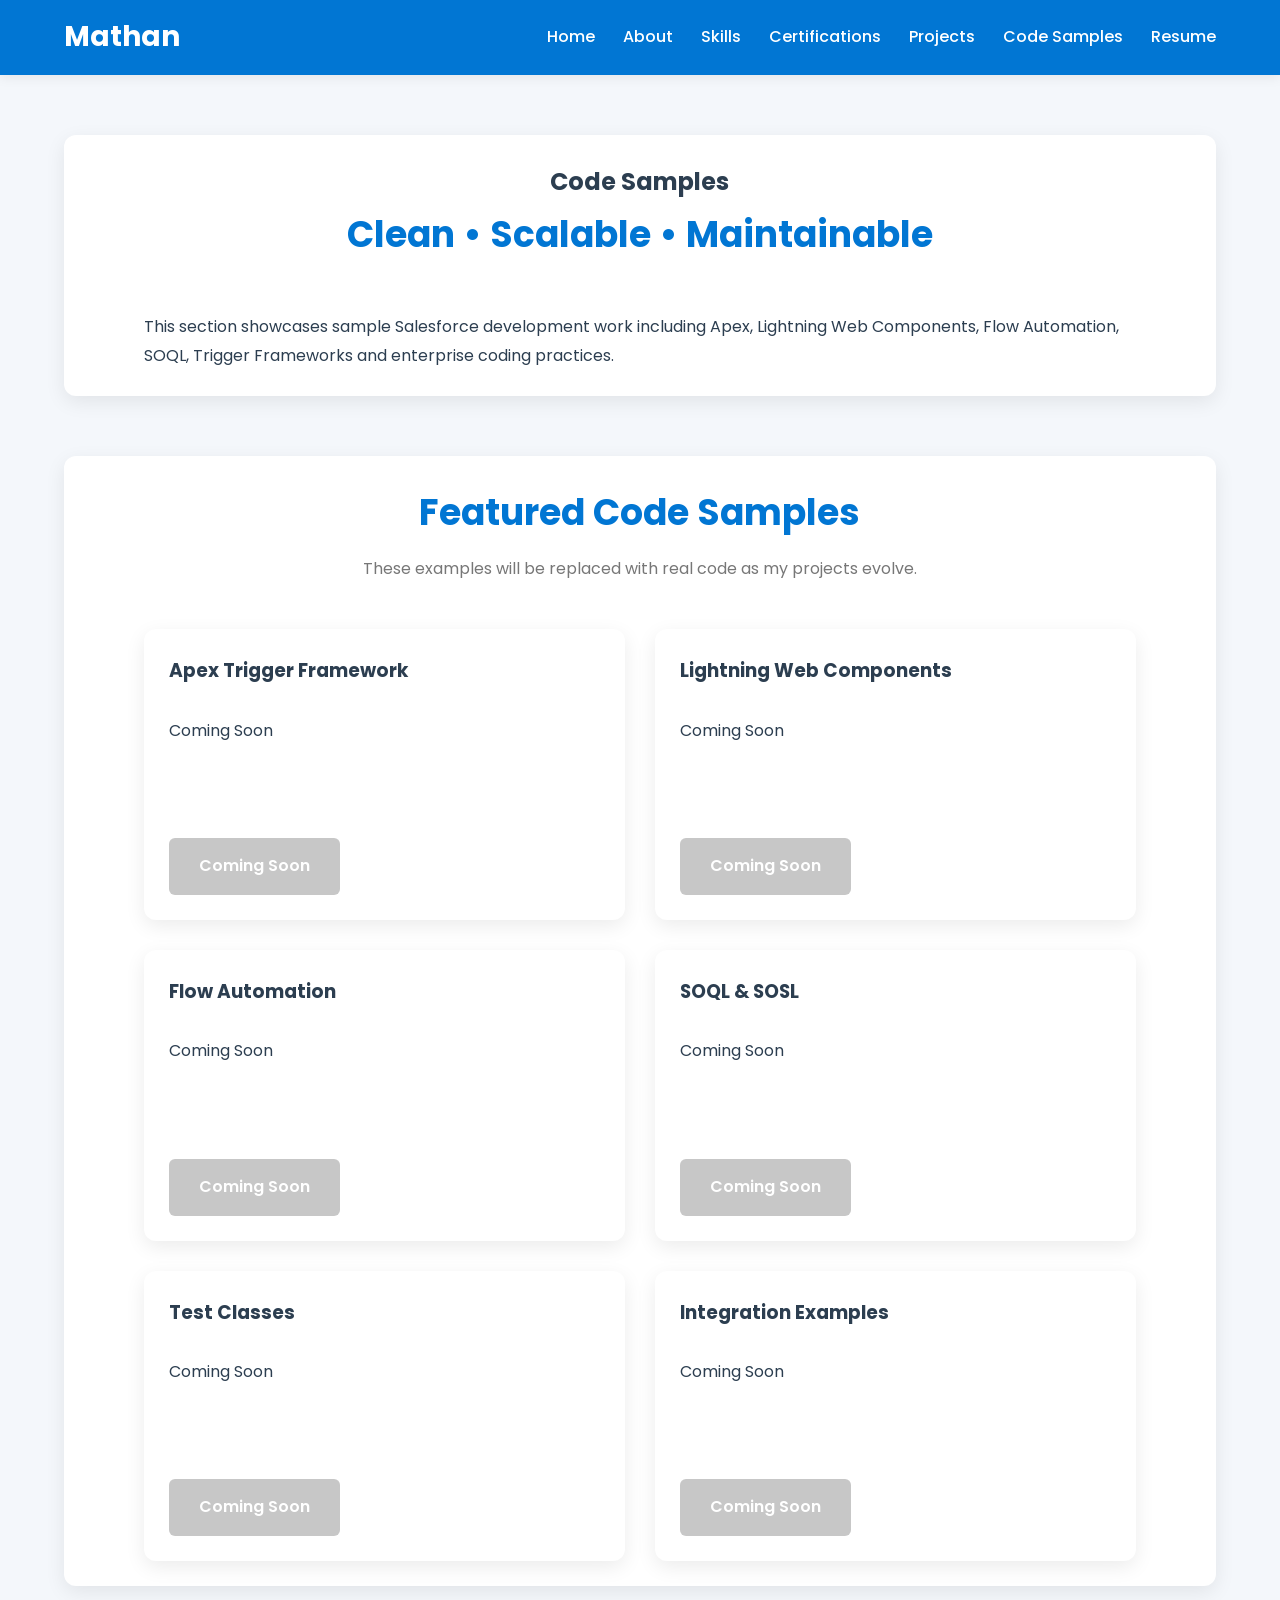
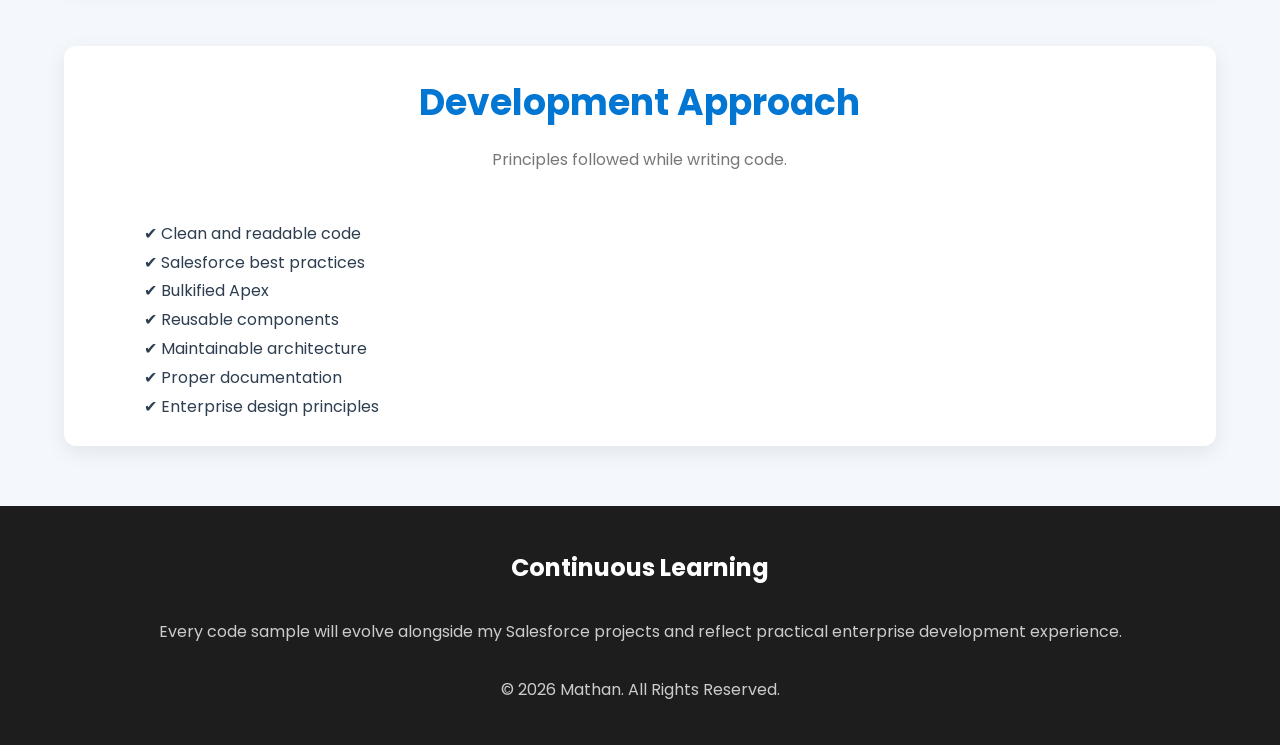
==== commit 97f4265a: "Renamed index file to Home and modified the section spaces" ====
--- a/code-samples.html
+++ b/code-samples.html
@@ -131,17 +131,17 @@
 
 <nav>
 
-<a href="index.html" class="logo">Mathan</a>
+<a href="Home.html" class="logo">Mathan</a>
 
 <ul>
 
-<li><a href="index.html">Home</a></li>
-
-<li><a href="index.html#about">About</a></li>
-
-<li><a href="index.html#skills">Skills</a></li>
-
-<li><a href="index.html#certifications">Certifications</a></li>
+<li><a href="Home.html">Home</a></li>
+
+<li><a href="Home.html#about">About</a></li>
+
+<li><a href="Home.html#skills">Skills</a></li>
+
+<li><a href="Home.html#certifications">Certifications</a></li>
 
 <li><a href="projects.html">Projects</a></li>
 
@@ -159,14 +159,14 @@
 
 <!-- ================= HERO ================= -->
 
-<section class="hero">
+<section
 <div class="card">
 <div class="container">
-
+<div class="section-title">
 <h1>Code Samples</h1>
 
 <h2>Clean • Scalable • Maintainable</h2>
-
+</div>
 <p>
 
 This section showcases sample Salesforce development work including Apex,
@@ -181,7 +181,7 @@
 
 <!-- ================= CODE SAMPLE SECTION ================= -->
 
-<section class="hero-deveAppro">
+<section 
 <div class="card">
 <div class="container">
 
@@ -453,7 +453,7 @@
 
 <!-- ================= DEVELOPMENT APPROACH ================= -->
 
-<section class="hero-deveAppro">
+<section 
 <div class="card">
 <div class="container">
 <div class="section-title">
--- a/styles.css
+++ b/styles.css
@@ -204,7 +204,7 @@
 
 .container{
     width:90%;
-    max-width:1200px;
+    max-width:1500px;
     margin:auto;
 }
 
@@ -255,7 +255,7 @@
 /* ---------- Hero ---------- */
 
 .hero{
-    padding:40px 0;
+    padding:20px 0;
     text-align:center;
 }
 
@@ -351,6 +351,8 @@
     padding:25px;
     box-shadow:0 6px 20px rgba(0,0,0,.08);
     transition:.3s;
+
+    max-width: 1500px;
 }
 
 .card:hover{
--- a/styles.css
+++ b/styles.css
@@ -204,7 +204,7 @@
 
 .container{
     width:90%;
-    max-width:1200px;
+    max-width:1500px;
     margin:auto;
 }
 
@@ -255,7 +255,7 @@
 /* ---------- Hero ---------- */
 
 .hero{
-    padding:40px 0;
+    padding:20px 0;
     text-align:center;
 }
 
@@ -351,6 +351,8 @@
     padding:25px;
     box-shadow:0 6px 20px rgba(0,0,0,.08);
     transition:.3s;
+
+    max-width: 1500px;
 }
 
 .card:hover{
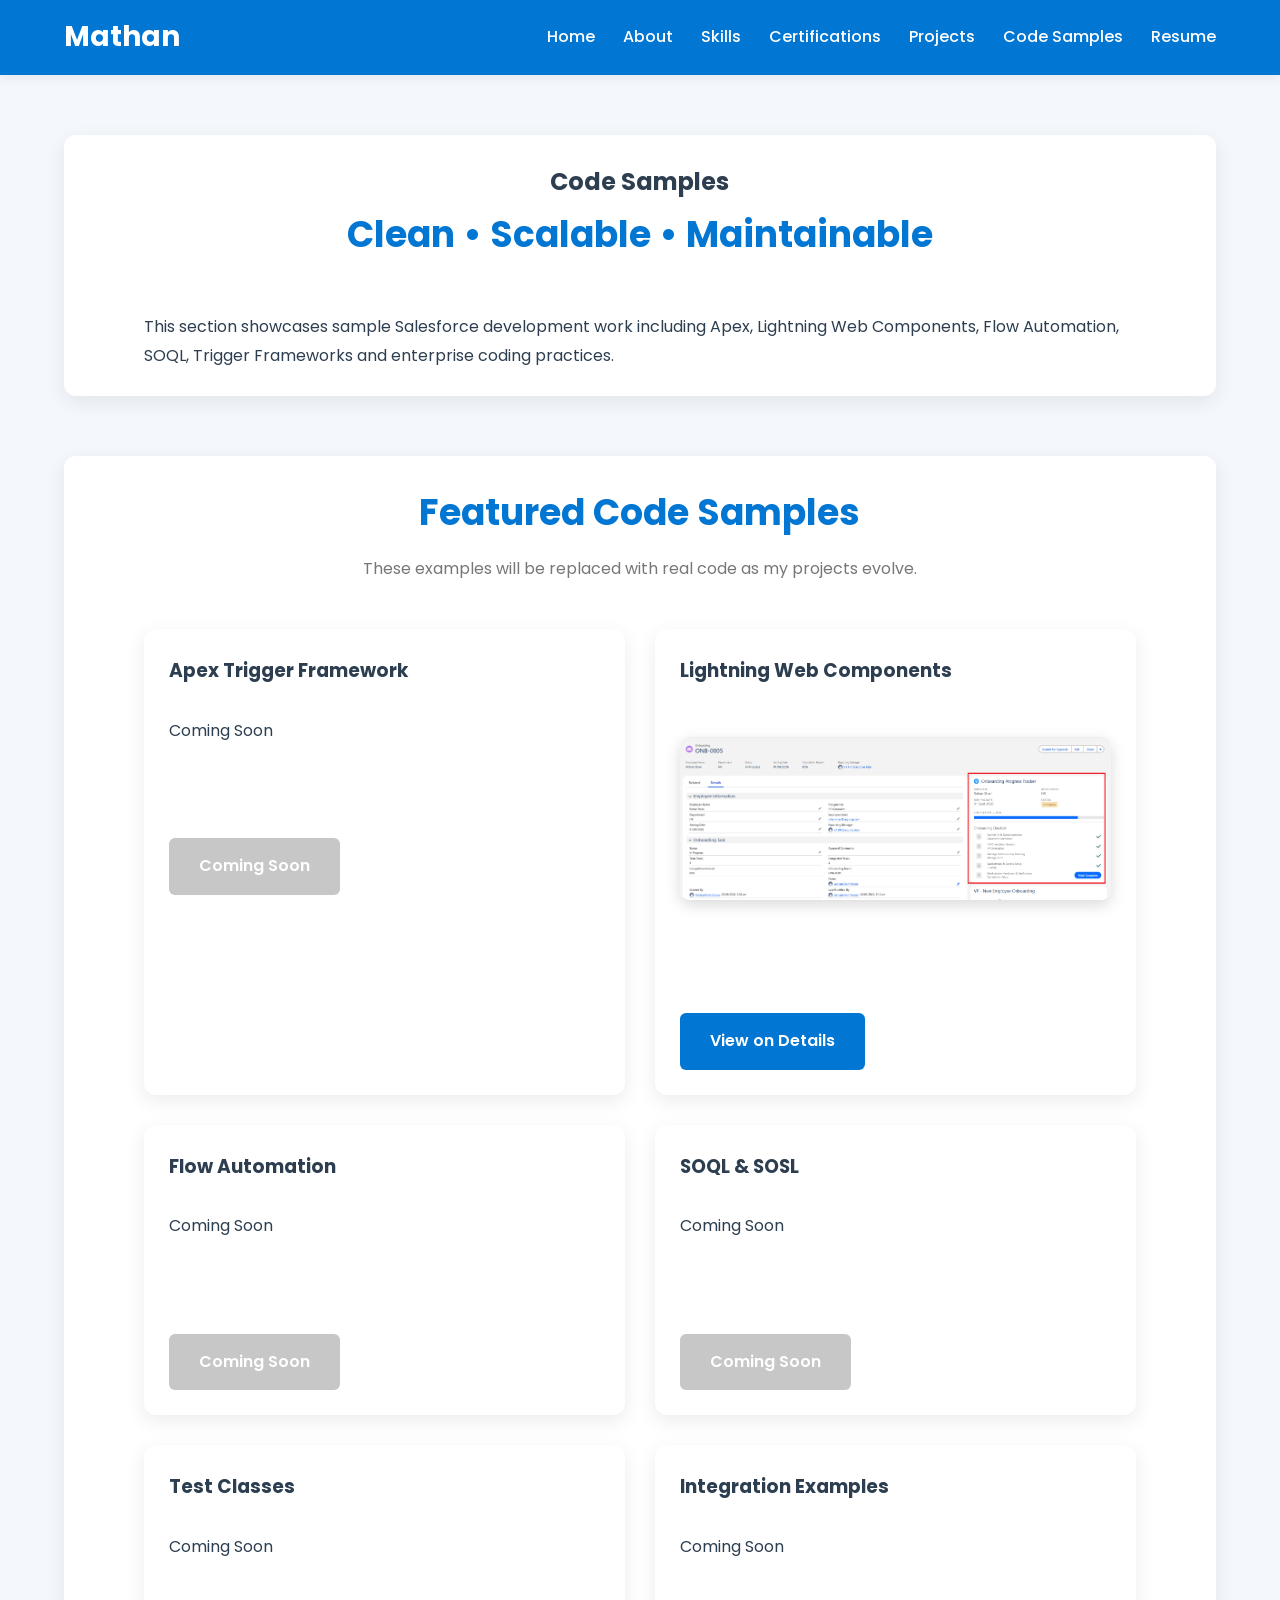
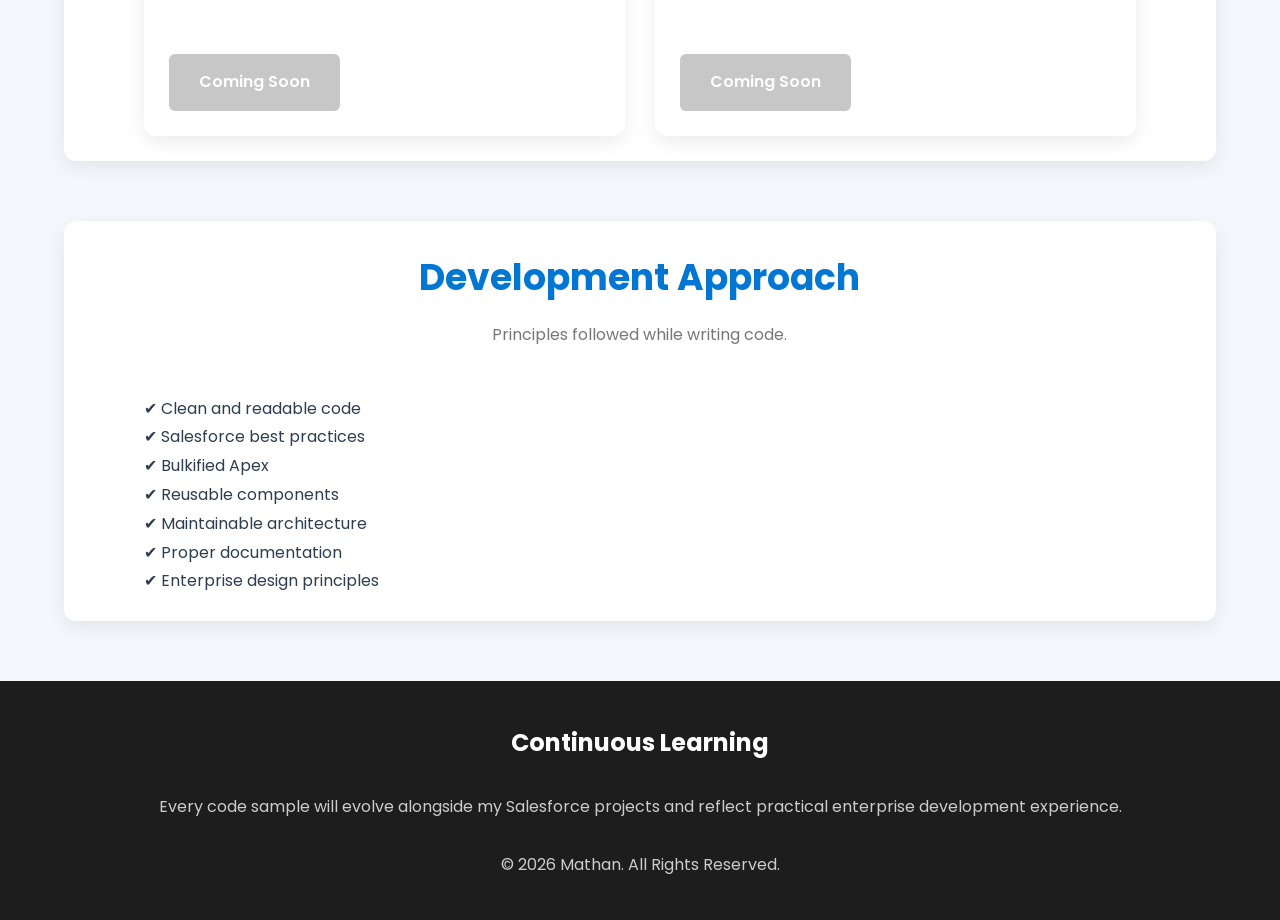
==== commit 6491de7c: "Added new page to view complete details of code samples" ====
--- a/code-samples.html
+++ b/code-samples.html
@@ -1,108 +1,4 @@
 <!DOCTYPE html>
-<!-- <html lang="en">
-<head>
-<meta charset="UTF-8">
-<meta name="viewport" content="width=device-width, initial-scale=1.0">
-<title>Code Samples — Mathan</title>
-<link rel="preconnect" href="https://fonts.googleapis.com">
-<link href="https://fonts.googleapis.com/css2?family=Space+Grotesk:wght@500;600;700&family=Inter:wght@400;500;600&family=JetBrains+Mono:wght@400;500&display=swap" rel="stylesheet">
-<link rel="stylesheet" href="styles.css">
-</head>
-<body>
-
-<header>
-  <div class="nav-wrap">
-    <a href="index.html" class="logo"><span class="dot"></span>Mathan</a>
-    <nav>
-      <ul>
-        <li><a href="index.html#about">About</a></li>
-        <li><a href="index.html#skills">Skills</a></li>
-        <li><a href="index.html#certifications">Certifications</a></li>
-        <li><a href="projects.html">Projects</a></li>
-        <li><a href="code-samples.html">Code</a></li>
-        <li><a href="index.html#resume">Resume</a></li>
-      </ul>
-    </nav>
-  </div>
-</header>
-
-<section class="block" style="padding-top:64px;">
-  <span class="eyebrow" style="display:block; margin-bottom:10px;">// Code Samples</span>
-  <h1 style="font-size:2.2rem; margin-bottom:14px;">Code samples</h1>
-  <p class="body-text" style="margin-bottom:36px;">Clean, tested implementations pulled from the projects on this site.</p>
-
-  <!-- <div class="card">
-    <div class="code-grid" style="margin-top:0;">
-      <div class="code-tile"><span class="tag">// apex</span>[ADD LINK/SNIPPET: Trigger Framework]</div>
-      <div class="code-tile"><span class="tag">// lwc</span>[ADD LINK/SNIPPET: Component]</div>
-      <div class="code-tile"><span class="tag">// apex</span>[ADD LINK/SNIPPET: Batch/Queueable]</div>
-      <div class="code-tile"><span class="tag">// test</span>[ADD LINK/SNIPPET: Test Class]</div>
-    </div>
-    <div class="placeholder-note">Link each tile to a GitHub Gist or repo file once ready — snippets alone read as unfinished; a link to real, working code carries more weight.</div>
-  </div> --><!--
-
-  <div class="code-grid" style="margin-top:0;">
-
-  <a href="https://github.com/mathan-07/VPGroup_Project1/blob/main/force-app/main/default/classes/VP_OnboardingController.cls"
-     target="_blank"
-     class="code-tile">
-    <span class="tag">// apex</span>
-    VP_OnboardingController
-    <br><br>
-    @AuraEnabled methods for LWC data 
-    loading with WITH USER_MODE security
-  </a>
-
-  <a href="https://github.com/mathan-07/VPGroup_Project1/blob/main/force-app/main/default/lwc/vpOnboardingProgressTracker/vpOnboardingProgressTracker.js"
-     target="_blank"
-     class="code-tile">
-    <span class="tag">// lwc</span>
-    vpOnboardingProgressTracker
-    <br><br>
-    Promise.all data loading, 
-    notifyRecordUpdateAvailable, 
-    data-attribute event pattern
-  </a>
-
-  <a href="https://github.com/mathan-07/VPGroup_Project1/blob/main/force-app/main/default/classes/VP_OnboardingController_Test.cls"
-     target="_blank"
-     class="code-tile">
-    <span class="tag">// test</span>
-    VP_OnboardingController_Test
-    <br><br>
-    6 test methods covering positive, 
-    negative and edge cases
-  </a>
-
-  <div class="code-tile" 
-       style="opacity:0.4;">
-    <span class="tag">// flow</span>
-    VP_Auto_Complete_Onboarding_Status
-    <br><br>
-    Record-Triggered Flow using Get Records 
-    COUNT pattern — avoids Roll-Up Summary 
-    transaction timing issue
-  </div>
-
-</div>
-</section>
-
-<footer>
-  <div class="footer-wrap">
-    <h3>Let's connect</h3>
-    <p>Open to Salesforce developer roles and always glad to talk through a build. Reach me here:</p>
-    <div class="footer-links">
-      <a href="#">[LinkedIn — ADD LINK]</a>
-      <a href="#">[Email — ADD LINK]</a>
-      <a href="#">[GitHub — ADD LINK]</a>
-    </div>
-    <p class="copyright">© 2026 Mathan · Salesforce Portfolio</p>
-  </div>
-</footer>
-
-</body>
-</html> -->
-
 <html lang="en">
 
 <head>
@@ -131,17 +27,17 @@
 
 <nav>
 
-<a href="Home.html" class="logo">Mathan</a>
+<a href="home.html" class="logo">Mathan</a>
 
 <ul>
 
-<li><a href="Home.html">Home</a></li>
-
-<li><a href="Home.html#about">About</a></li>
-
-<li><a href="Home.html#skills">Skills</a></li>
-
-<li><a href="Home.html#certifications">Certifications</a></li>
+<li><a href="home.html">Home</a></li>
+
+<li><a href="home.html#about">About</a></li>
+
+<li><a href="home.html#skills">Skills</a></li>
+
+<li><a href="home.html#certifications">Certifications</a></li>
 
 <li><a href="projects.html">Projects</a></li>
 
@@ -246,7 +142,11 @@
 <br>
 
 <p>
-Coming Soon
+    <a href="images/Project1_LWC_Screen.png" target="_blank">
+    <img src="images/Project1_LWC_Screen.png"
+         alt="LWC Screen Sample"
+         class="code-image">
+</a>
 <!-- Reusable Lightning Web Components designed using modern JavaScript,
 HTML and CSS for responsive Salesforce applications. -->
 
@@ -269,12 +169,12 @@
 </ul> -->
 
 <br>
-
-<a href="javascript:void(0)" class="btn btn-disabled">
-    Coming Soon
-</a>
-<!--After completing project comment the above line and un comment the below line*/
-<a href="#" class="btn">View on GitHub</a> -->
+<a href="lwc-project1.html" class="btn">View on Details</a>
+
+<!--After completing project comment the above line and un comment the below line*/
+ <a href="javascript:void(0)" class="btn btn-disabled">
+    Coming Soon
+</a>-->
 
 </div>
 
--- a/styles.css
+++ b/styles.css
@@ -472,6 +472,18 @@
 .btn-disabled:hover{
     background:#b5b5b5;
 }
+/* ===============================
+   Image in code sample
+================================= */
+.code-image{
+    width:100%;
+    max-width:900px;
+    height:auto;
+    display:block;
+    margin:20px auto;
+    border-radius:10px;
+    box-shadow:0 5px 15px rgba(0,0,0,.15);
+}
 
 /* ---------- Responsive ---------- */
 
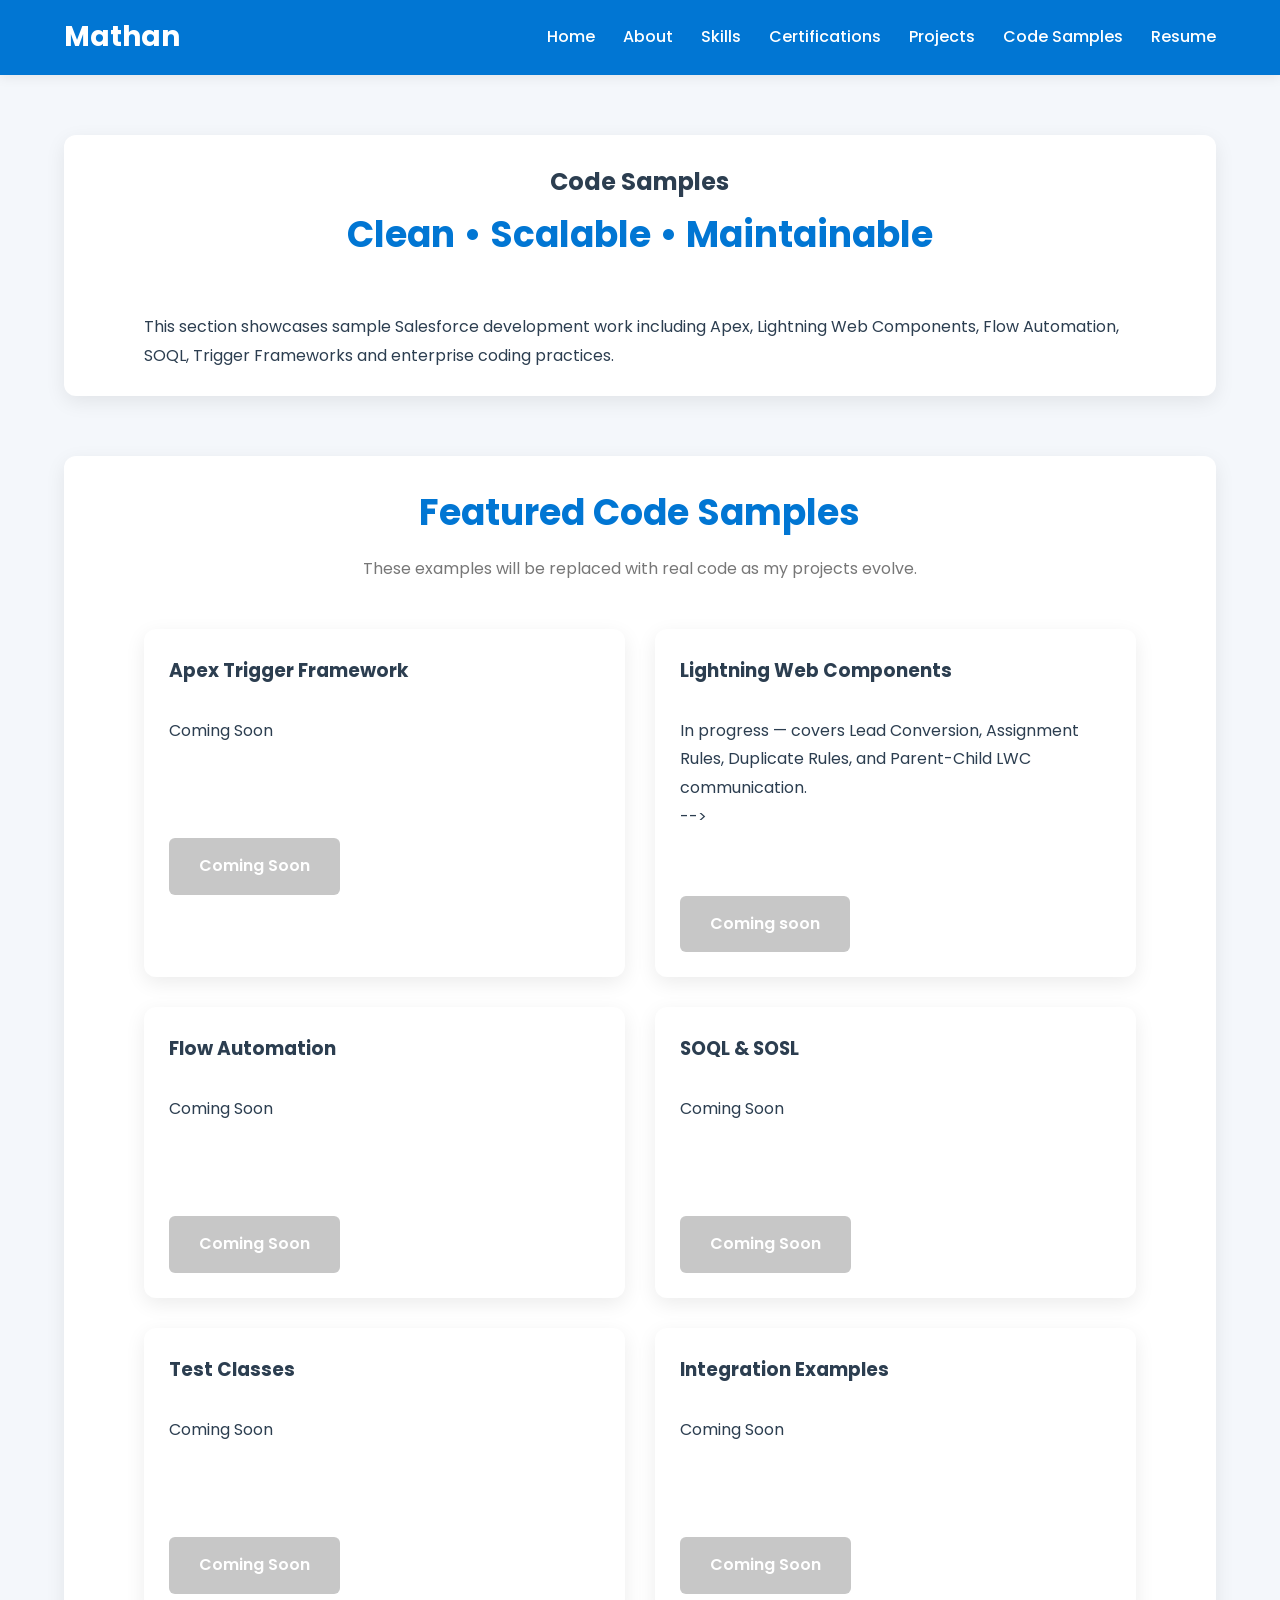
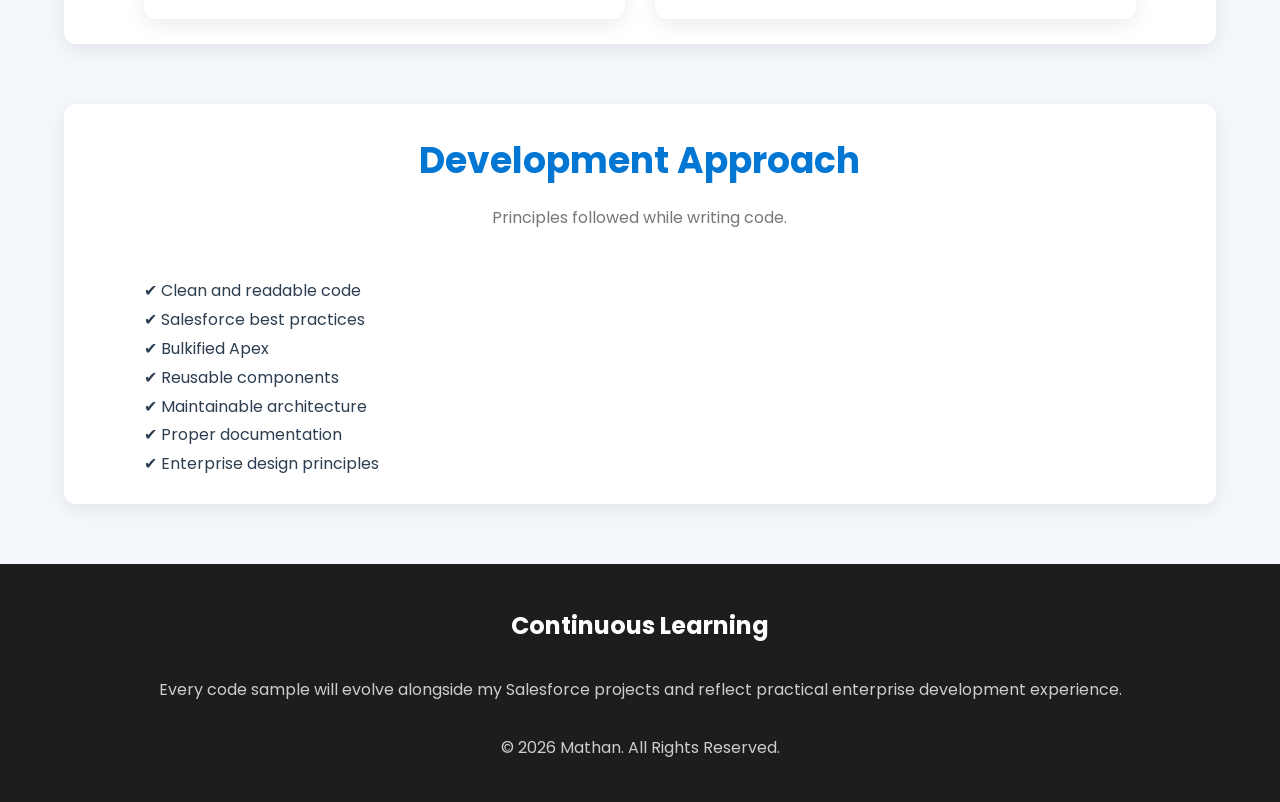
==== commit cddb471c: "Modification in project and code sample page" ====
--- a/code-samples.html
+++ b/code-samples.html
@@ -140,17 +140,22 @@
 <h3>Lightning Web Components</h3>
 
 <br>
-
-<p>
-    <a href="images/Project1_LWC_Screen.png" target="_blank">
-    <img src="images/Project1_LWC_Screen.png"
-         alt="LWC Screen Sample"
+<p>
+
+In progress — covers Lead Conversion, Assignment Rules, Duplicate Rules, and Parent-Child LWC communication.
+
+</p>
+
+<!-- <p>
+    <a href="images/Project1_LWC_Screen_Inprogress.png" target="_blank">
+    <img src="images/Project1_LWC_Screen_Inprogress.png"
+         alt="LWC Screen Sample Inprogress"
          class="code-image">
 </a>
 <!-- Reusable Lightning Web Components designed using modern JavaScript,
 HTML and CSS for responsive Salesforce applications. -->
 
-</p>
+</p> -->
 
 <br>
 
@@ -166,15 +171,16 @@
 
 <li>CSS</li>
 
-</ul> -->
-
-<br>
-<a href="lwc-project1.html" class="btn">View on Details</a>
-
-<!--After completing project comment the above line and un comment the below line*/
- <a href="javascript:void(0)" class="btn btn-disabled">
-    Coming Soon
-</a>-->
+</ul>
+ -->
+
+<br>
+<a href="javascript:void(0)" class="btn btn-disabled">
+    Coming soon
+</a>
+
+<!--After completing project comment the above line and un comment the below line*/
+ <a href="lwc-project1.html" class="btn">View on Details</a>-->
 
 </div>
 
--- a/styles.css
+++ b/styles.css
@@ -485,6 +485,58 @@
     box-shadow:0 5px 15px rgba(0,0,0,.15);
 }
 
+.image-grid{
+    display:grid;
+    grid-template-columns:repeat(2,1fr);
+    gap:15px;
+    margin-top:20px;
+}
+
+.image-grid img{
+    width:100%;
+    border-radius:8px;
+    transition:.3s;
+}
+
+.image-grid img:hover{
+    transform:scale(1.03);
+}
+
+/* ===============================
+   Project Gallery
+================================= */
+
+.project-gallery{
+
+    margin-top:20px;
+
+}
+
+.project-gallery a{
+
+    display:block;
+    margin-bottom:25px;
+
+}
+
+.project-image{
+
+    width:100%;
+    height:auto;
+
+    border-radius:10px;
+
+    box-shadow:0 5px 15px rgba(0,0,0,.15);
+
+    transition:0.3s;
+
+}
+
+.project-image:hover{
+
+    transform:scale(1.02);
+
+}
 /* ---------- Responsive ---------- */
 
 @media(max-width:992px){
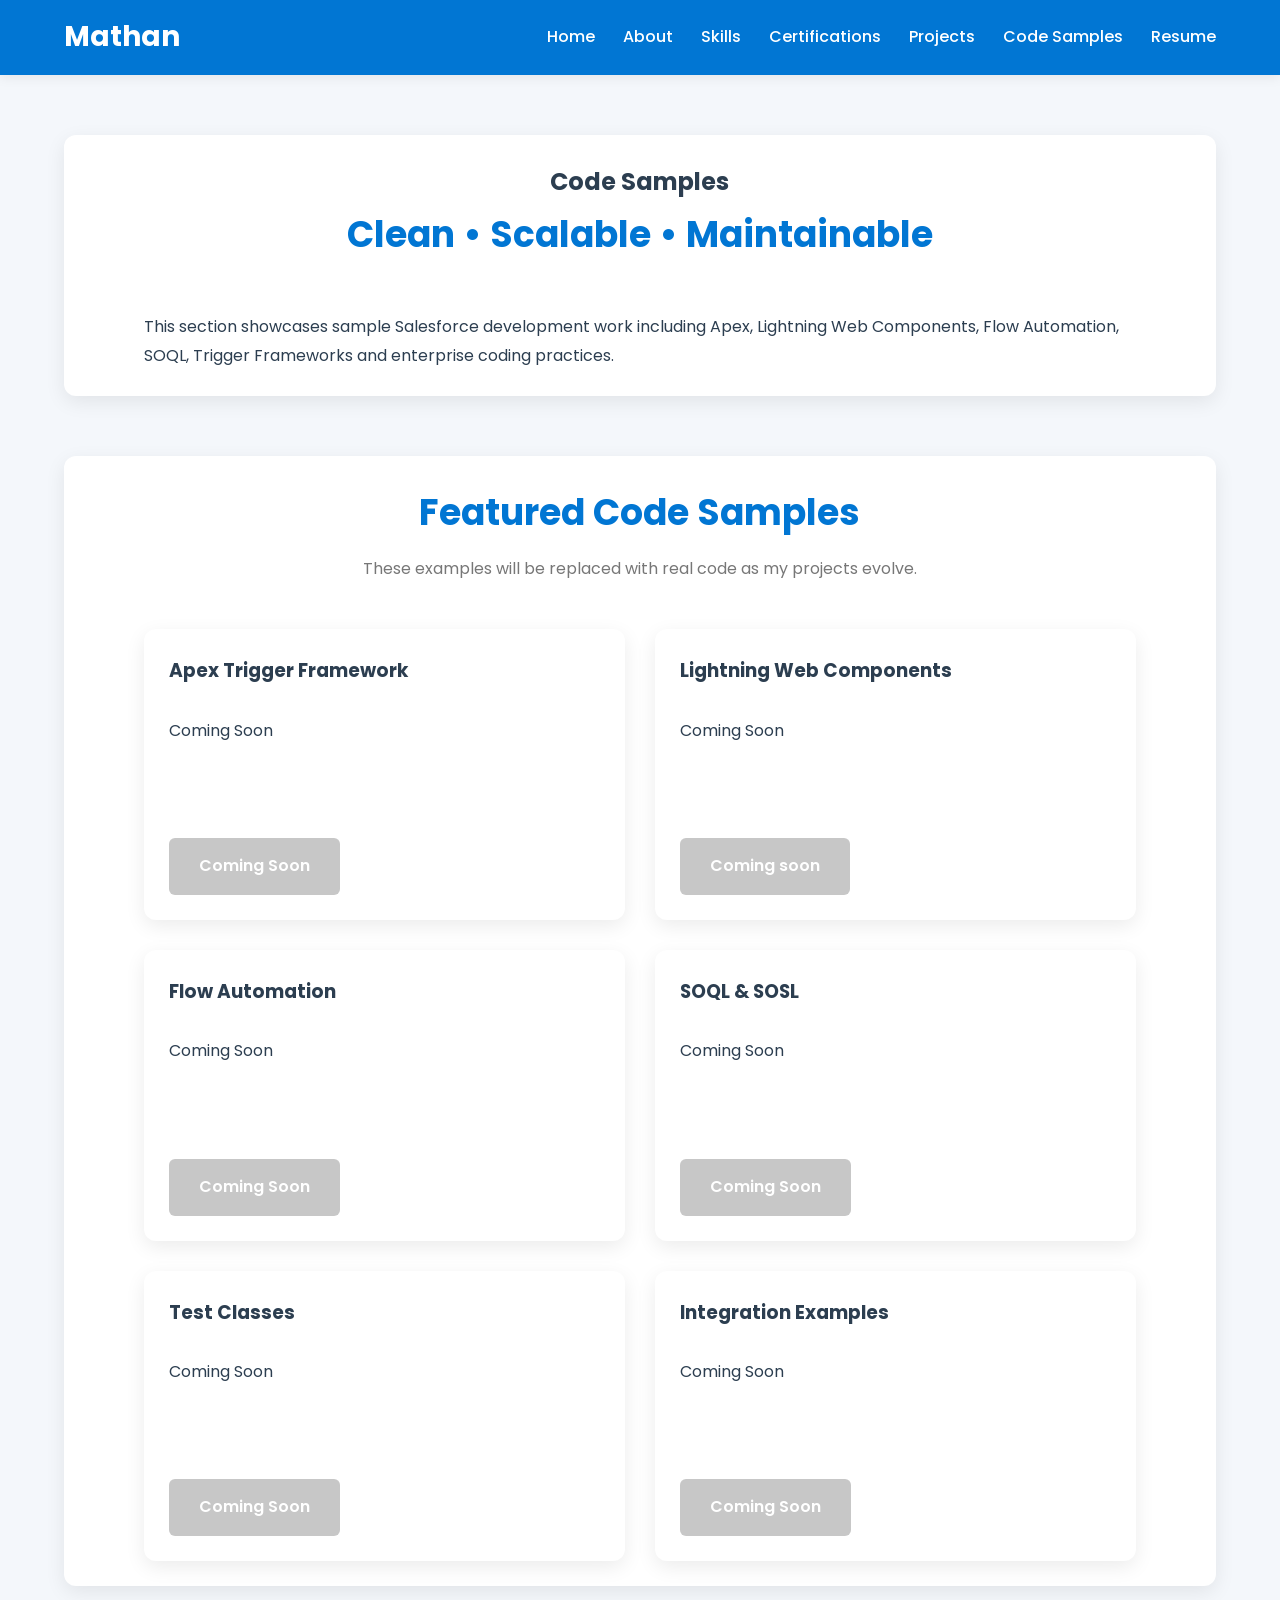
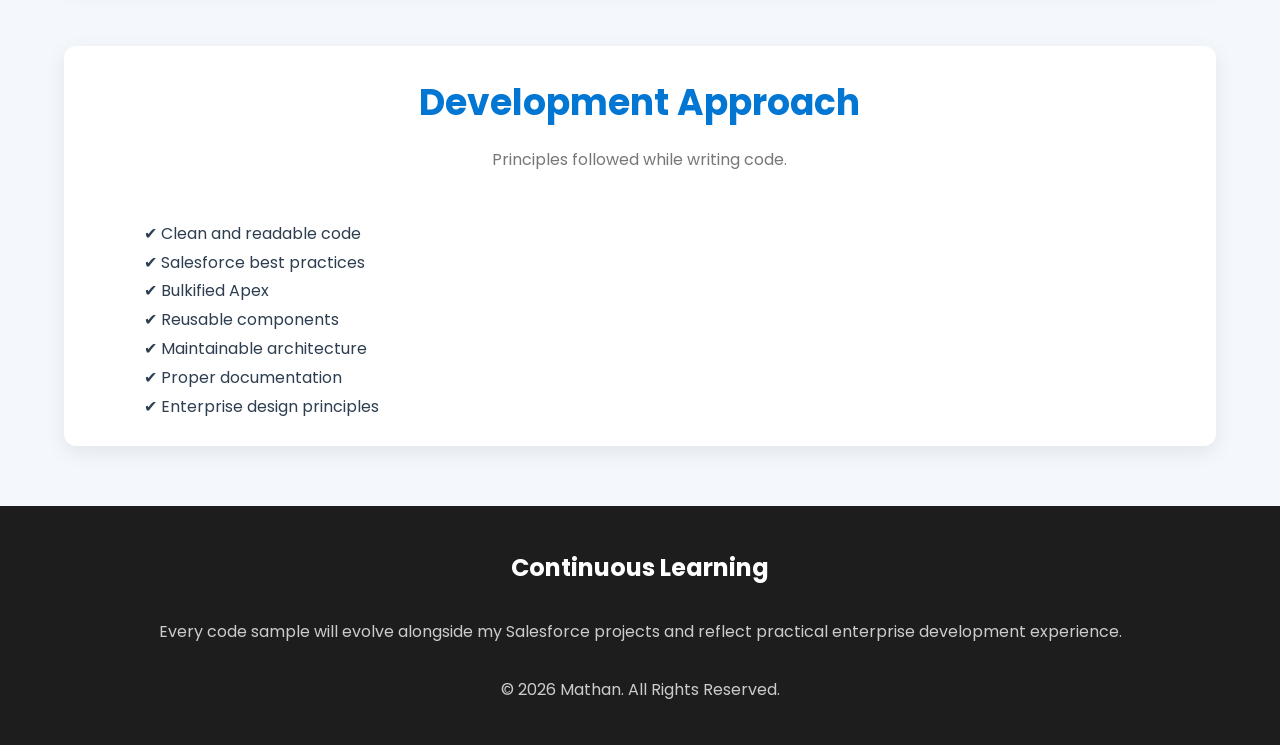
==== commit 5c901f49: "Texts are hided" ====
--- a/code-samples.html
+++ b/code-samples.html
@@ -141,12 +141,13 @@
 
 <br>
 <p>
-
-In progress — covers Lead Conversion, Assignment Rules, Duplicate Rules, and Parent-Child LWC communication.
-
-</p>
+Coming Soon
+<!-- In progress — covers Lead Conversion, Assignment Rules, Duplicate Rules, and Parent-Child LWC communication. -->
+
+
 
 <!-- <p>
+    
     <a href="images/Project1_LWC_Screen_Inprogress.png" target="_blank">
     <img src="images/Project1_LWC_Screen_Inprogress.png"
          alt="LWC Screen Sample Inprogress"
@@ -155,7 +156,7 @@
 <!-- Reusable Lightning Web Components designed using modern JavaScript,
 HTML and CSS for responsive Salesforce applications. -->
 
-</p> -->
+</p>
 
 <br>
 
